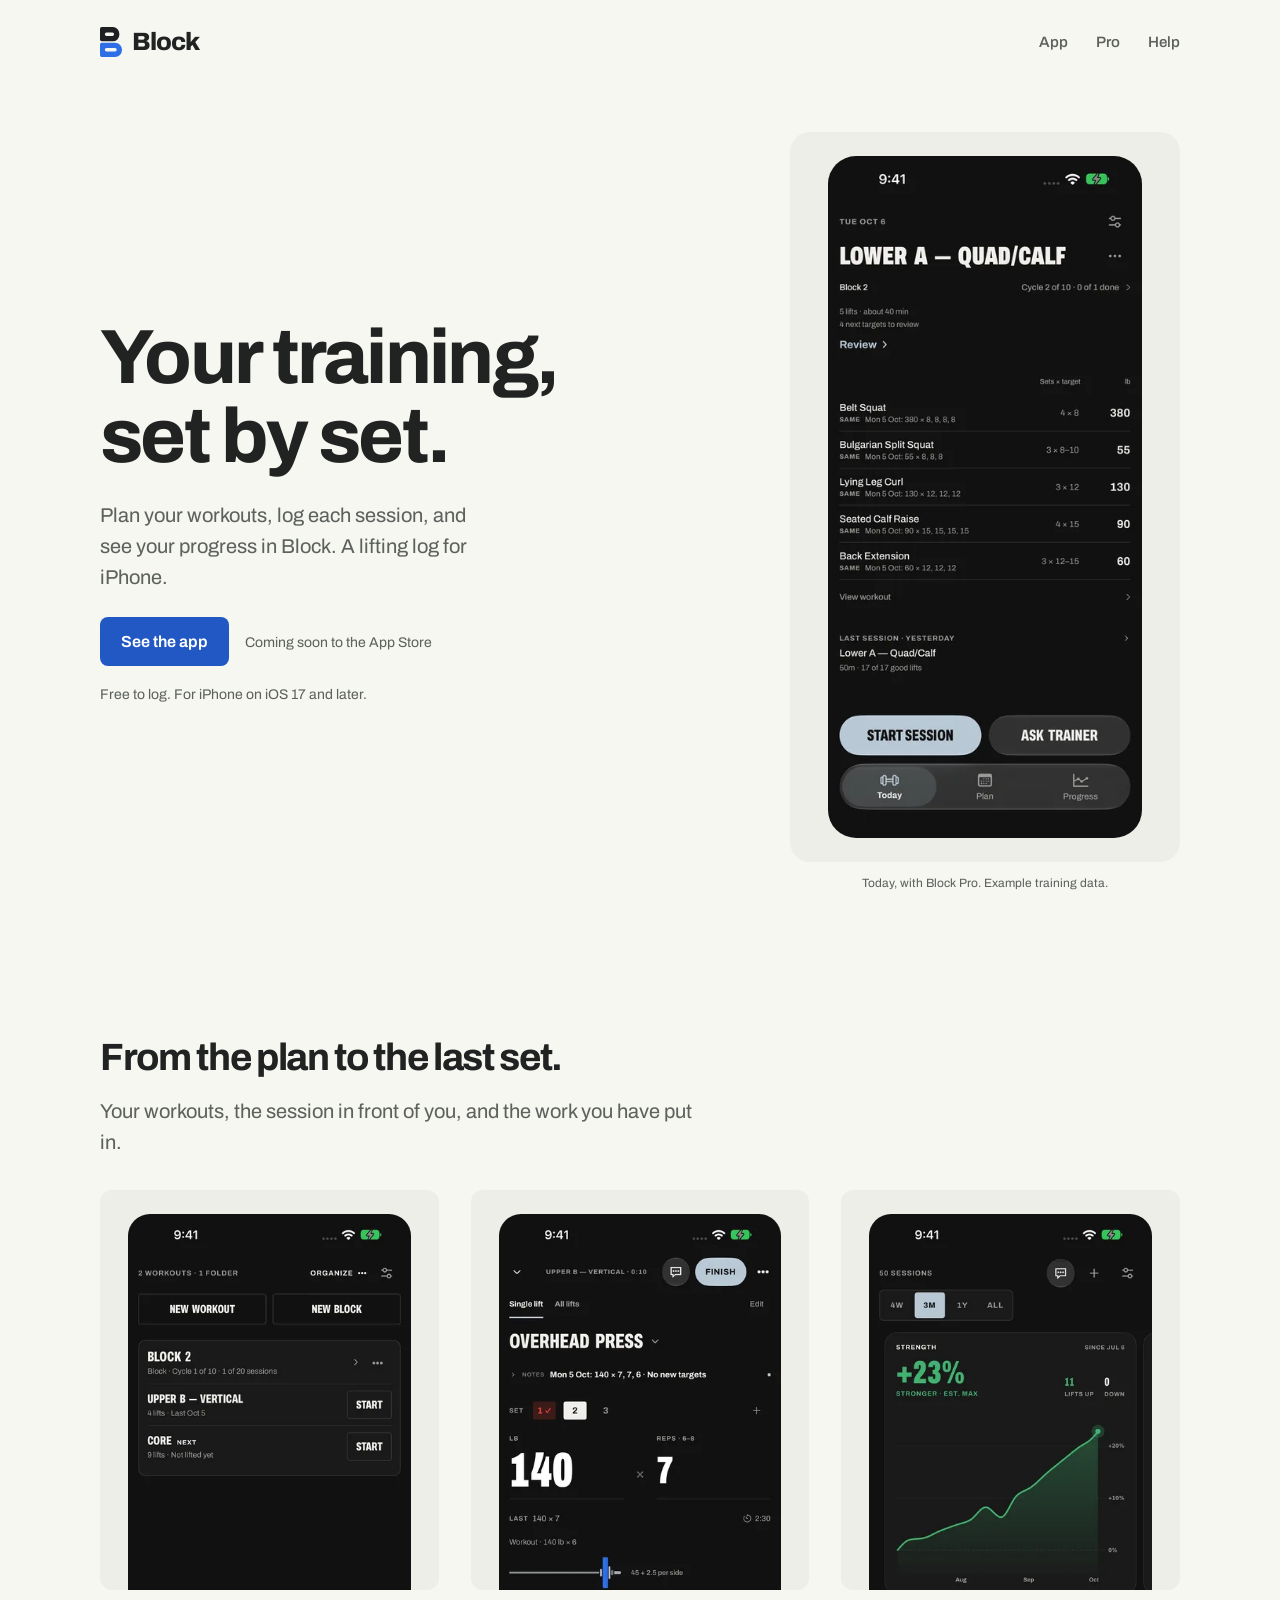
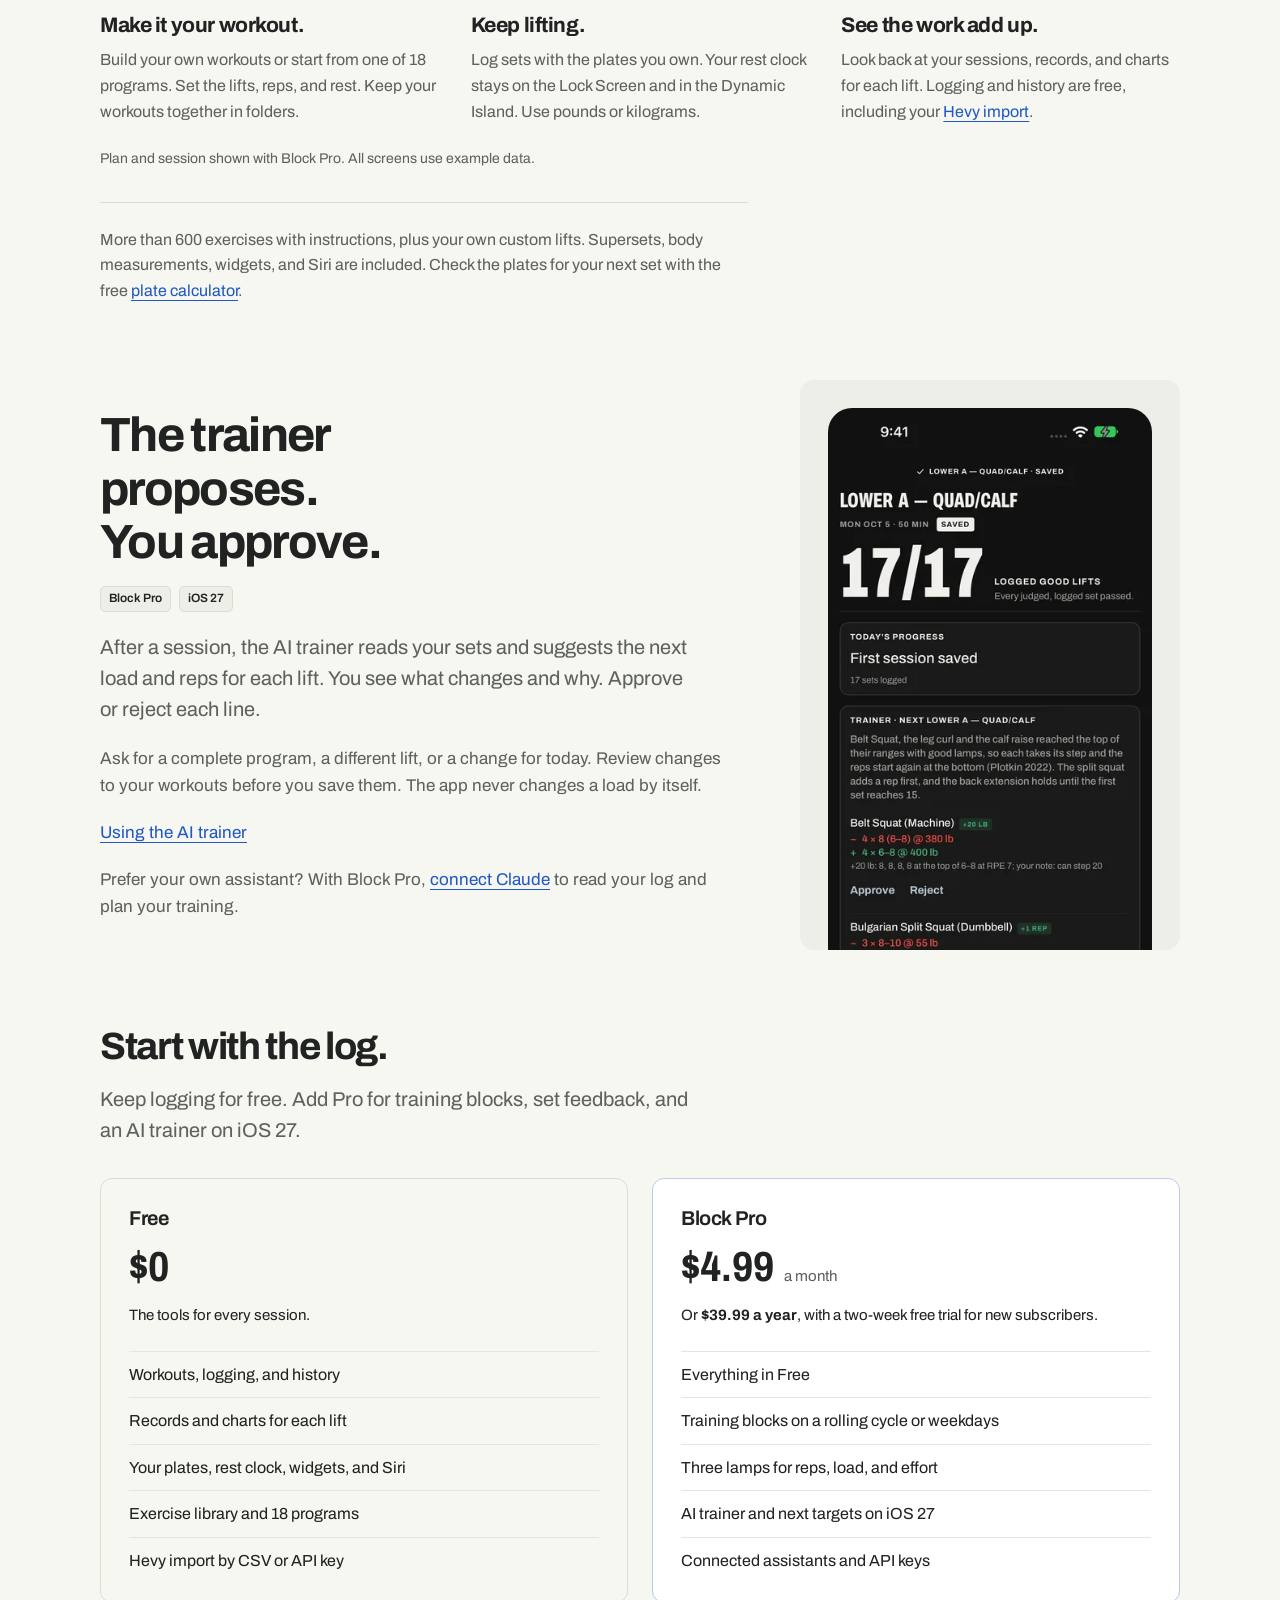
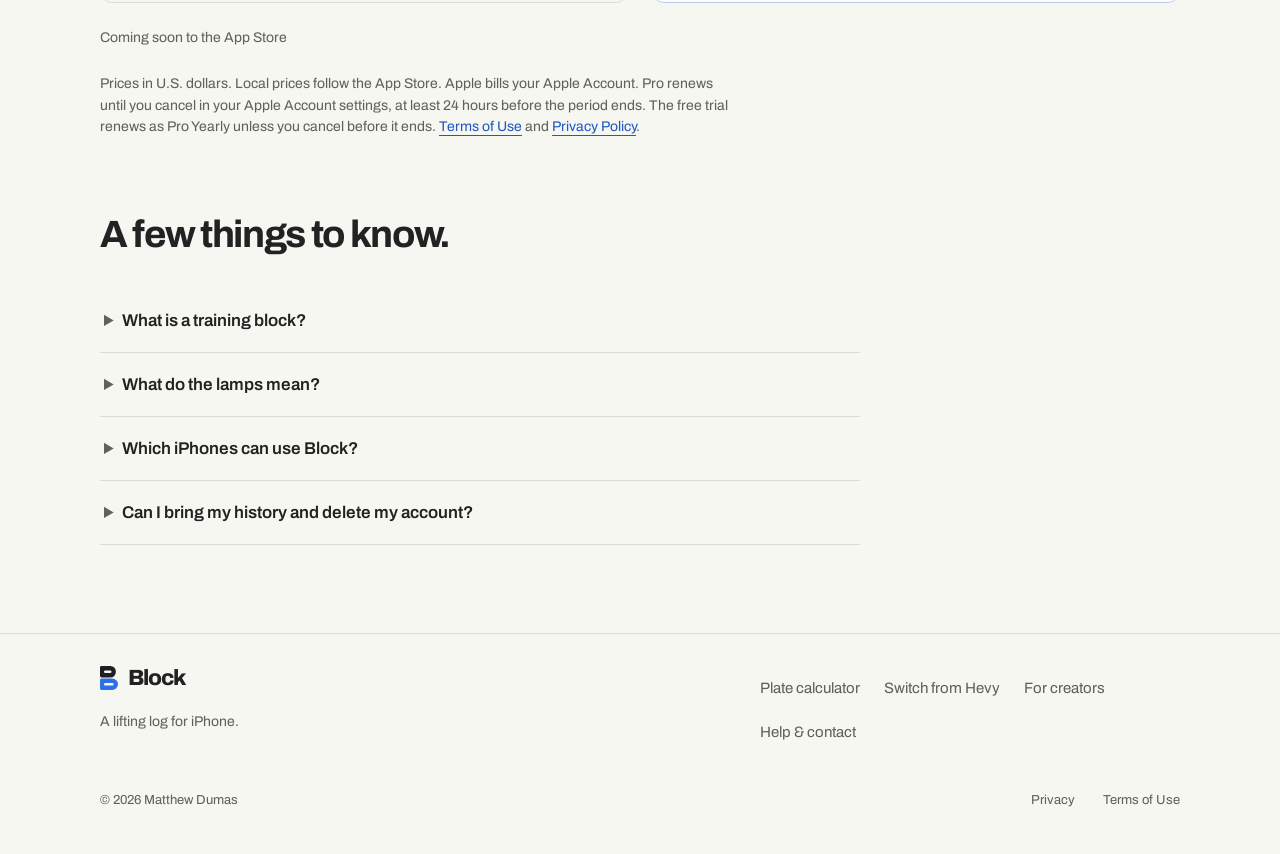
==== index.html @ 84fa0c62 "Site at 52714d8: Rolling default review fixes: Build with trainer's conversion tested, retries keep " ====
<!doctype html>
<!-- Generated by tools/site/build.py. Edit tools/site/pages/ and templates/. -->
<html lang="en">
<head>
<meta charset="utf-8">
<meta name="viewport" content="width=device-width, initial-scale=1">
<meta name="color-scheme" content="light">
<meta name="theme-color" content="#f7f7f2">
<link rel="icon" href="/icon.svg" type="image/svg+xml">
<link rel="apple-touch-icon" href="/apple-touch-icon.png">
<link rel="preload" href="/fonts/Archivo-VF.woff2" as="font" type="font/woff2" crossorigin>
<link rel="stylesheet" href="/landing.css">
<title>Block: your training, set by set</title>
<meta name="description" content="Plan your workouts, log each session, and see your progress. A lifting log for iPhone. Free to log, with more in Block Pro.">
<link rel="canonical" href="https://block.lnkd.world/">
<meta property="og:type" content="website">
<meta property="og:site_name" content="Block">
<meta property="og:title" content="Block: your training, set by set">
<meta property="og:description" content="Plan your workouts, log each session, and see your progress. A lifting log for iPhone. Free to log, with more in Block Pro.">
<meta property="og:url" content="https://block.lnkd.world/">
<meta property="og:image" content="https://block.lnkd.world/assets/og/home.png">
<meta property="og:image:width" content="1200">
<meta property="og:image:height" content="630">
<meta property="og:image:alt" content="Block: your training, set by set. Plan your workouts, log each session, and see your progress. A lifting log for iPhone. Free to log, with more in Block Pro.">
<meta name="twitter:card" content="summary_large_image">
<meta name="twitter:title" content="Block: your training, set by set">
<meta name="twitter:description" content="Plan your workouts, log each session, and see your progress. A lifting log for iPhone. Free to log, with more in Block Pro.">
<meta name="twitter:image" content="https://block.lnkd.world/assets/og/home.png">
<meta name="twitter:image:alt" content="Block: your training, set by set. Plan your workouts, log each session, and see your progress. A lifting log for iPhone. Free to log, with more in Block Pro.">
<!-- smart-app-banner -->
<script src="/config.js" defer></script>
<script src="/site.js" defer></script>
</head>
<body class="home">
<a class="skip" href="#main">Skip to content</a>
<header class="nav">
  <div class="wrap">
    <a class="mark" href="/" aria-label="Block home"><img src="/assets/mark.svg" width="22" height="30" alt="">Block</a>
    <nav class="links" aria-label="Main navigation">
      <a href="/#app">App</a>
      <a href="/#pro">Pro</a>
      <a href="/support.html">Help</a>
    </nav>
  </div>
</header>
<main id="main">
  <section class="home-hero" aria-labelledby="pitch">
    <div class="wrap">
      <div>
        <h1 id="pitch">Your training,<br>set by set.</h1>
        <p class="lead">Plan your workouts, log each session, and see your progress in Block. A lifting log for iPhone.</p>
        <div class="cta"><a class="btn" href="#app">See the app</a><span data-store="site-home"><span class="soon">Coming soon to the App Store</span></span></div>
        <p class="fine">Free to log. For iPhone on iOS 17 and later.</p>
      </div>
      <div><figure class="hero-screen"><img src="/assets/img/app/today-400.webp" srcset="/assets/img/app/today-400.webp 400w, /assets/img/app/today-800.webp 800w" sizes="(min-width: 768px) 320px, 80vw" width="1320" height="2868" alt="Today shows the next session and four trainer proposals to review. Block Pro is shown." fetchpriority="high" decoding="async"></figure><p class="screen-caption">Today, with Block Pro. Example training data.</p></div>
    </div>
  </section>

  <section class="sec" id="app" aria-labelledby="h-app">
    <div class="wrap">
      <header class="sec-head" id="how"><h2 id="h-app">From the plan to the last set.</h2><p class="lead">Your workouts, the session in front of you, and the work you have put in.</p></header>
      <div class="product-strip">
        <article id="blocks"><figure class="product-shot"><img src="/assets/img/app/plan-400.webp" srcset="/assets/img/app/plan-400.webp 400w, /assets/img/app/plan-800.webp 800w" sizes="(min-width: 768px) 320px, 80vw" width="1320" height="2868" alt="The Plan tab with workouts in a training block. Block Pro is shown." loading="lazy" decoding="async"></figure><h3>Make it your workout.</h3><p>Build your own workouts or start from one of 18 programs. Set the lifts, reps, and rest. Keep your workouts together in folders.</p></article>
        <article><figure class="product-shot"><img src="/assets/img/app/session-400.webp" srcset="/assets/img/app/session-400.webp 400w, /assets/img/app/session-800.webp 800w" sizes="(min-width: 768px) 320px, 80vw" width="1320" height="2868" alt="An active overhead press session with logged sets, plates, and a rest timer. Block Pro is shown." loading="lazy" decoding="async"></figure><h3>Keep lifting.</h3><p>Log sets with the plates you own. Your rest clock stays on the Lock Screen and in the Dynamic Island. Use pounds or kilograms.</p></article>
        <article id="switch"><figure class="product-shot"><img src="/assets/img/app/progress-400.webp" srcset="/assets/img/app/progress-400.webp 400w, /assets/img/app/progress-800.webp 800w" sizes="(min-width: 768px) 320px, 80vw" width="1320" height="2868" alt="The Progress tab with a strength chart and records from example training data." loading="lazy" decoding="async"></figure><h3>See the work add up.</h3><p>Look back at your sessions, records, and charts for each lift. Logging and history are free, including your <a href="/switch/">Hevy import</a>.</p></article>
      </div>
      <p class="fine screen-note">Plan and session shown with Block Pro. All screens use example data.</p>
      <p class="supporting" id="more">More than 600 exercises with instructions, plus your own custom lifts. Supersets, body measurements, widgets, and Siri are included. <span id="plates"></span>Check the plates for your next set with the free <a href="/plates/">plate calculator</a>.</p>
    </div>
  </section>

  <section class="sec" id="trainer" aria-labelledby="h-trainer">
    <div class="wrap feature">
      <div>
        <h2 id="h-trainer">The trainer proposes.<br>You approve.</h2>
        <div class="requirements"><span class="tag">Block Pro</span><span class="tag">iOS 27</span></div>
        <p class="lead" id="next">After a session, the AI trainer reads your sets and suggests the next load and reps for each lift. You see what changes and why. Approve or reject each line.</p>
        <p class="detail">Ask for a complete program, a different lift, or a change for today. Review changes to your workouts before you save them. The app never changes a load by itself.</p>
        <p class="more"><a href="/trainer/">Using the AI trainer</a></p>
        <p class="detail" id="assistants">Prefer your own assistant? With Block Pro, <a href="/assistants/">connect Claude</a> to read your log and plan your training.</p>
      </div>
      <figure class="feature-screen"><img src="/assets/img/app/next-targets-400.webp" srcset="/assets/img/app/next-targets-400.webp 400w, /assets/img/app/next-targets-800.webp 800w" sizes="(min-width: 768px) 320px, 80vw" width="1320" height="2868" alt="A saved session with trainer proposals and separate Approve and Reject buttons for each lift." loading="lazy" decoding="async"></figure>
    </div>
  </section>

  <section class="sec" id="pro" aria-labelledby="h-pro">
    <div class="wrap">
      <header class="sec-head"><h2 id="h-pro">Start with the log.</h2><p class="lead">Keep logging for free. Add Pro for training blocks, set feedback, and an AI trainer on iOS 27.</p></header>
      <div class="plans">
        <div class="plan"><h3 class="plan-name">Free</h3><p class="price"><span class="num">$0</span></p><p class="alt">The tools for every session.</p><ul><li>Workouts, logging, and history</li><li>Records and charts for each lift</li><li>Your plates, rest clock, widgets, and Siri</li><li>Exercise library and 18 programs</li><li>Hevy import by CSV or API key</li></ul></div>
        <div class="plan pro"><h3 class="plan-name">Block Pro</h3><p class="price"><span class="num">$4.99</span><span class="per">a month</span></p><p class="alt">Or <strong>$39.99 a year</strong>, with a two-week free trial for new subscribers.</p><ul><li>Everything in Free</li><li>Training blocks on a rolling cycle or weekdays</li><li>Three lamps for reps, load, and effort</li><li>AI trainer and next targets on iOS 27</li><li>Connected assistants and API keys</li></ul></div>
      </div>
      <div class="cta" data-store="site-home"><span class="soon">Coming soon to the App Store</span></div>
      <p class="fine terms">Prices in U.S. dollars. Local prices follow the App Store. Apple bills your Apple Account. Pro renews until you cancel in your Apple Account settings, at least 24 hours before the period ends. The free trial renews as Pro Yearly unless you cancel before it ends. <a href="https://www.apple.com/legal/internet-services/itunes/dev/stdeula/">Terms of Use</a> and <a href="/privacy.html">Privacy Policy</a>.</p>
    </div>
  </section>

  <section class="sec" id="faq" aria-labelledby="h-faq">
    <div class="wrap"><header class="sec-head"><h2 id="h-faq">A few things to know.</h2></header><div class="faq">
      <details><summary>What is a training block?</summary><p>A group of workouts for a set number of weeks or cycles. With Block Pro, choose training days and an optional deload week. Today shows the session to lift next. Without Pro, you can keep workouts in folders.</p></details>
      <details id="lamps"><summary>What do the lamps mean?</summary><p>With Pro, a set with targets gets feedback on reps, load, and effort. White is a pass. Red is a miss, with the reason shown. <a href="/progression/">Read about lamps and next targets</a>.</p></details>
      <details><summary>Which iPhones can use Block?</summary><p>Block supports iOS 17 and later. The AI trainer needs iOS 27 and Block Pro. Connected assistants use your assistant's own app.</p></details>
      <details><summary>Can I bring my history and delete my account?</summary><p>You can <a href="/switch/">import from Hevy</a> for free. Delete your Block account and training data in Settings at any time. Deleting an account does not cancel an Apple subscription. The <a href="/privacy.html">privacy policy</a> explains how your data is handled.</p></details>
    </div></div>
  </section>
</main>
<footer class="site-foot">
  <div class="wrap">
    <div class="foot-brand"><a class="mark" href="/"><img src="/assets/mark.svg" width="18" height="24" alt="">Block</a><p>A lifting log for iPhone.</p></div>
    <nav class="links" aria-label="More from Block">
      <a href="/plates/">Plate calculator</a>
      <a href="/switch/">Switch from Hevy</a>
      <a href="/creators/">For creators</a>
      <a href="/support.html">Help &amp; contact</a>
    </nav>
    <div class="legal"><p>© 2026 Matthew Dumas</p><nav class="links" aria-label="Legal"><a href="/privacy.html">Privacy</a><a href="https://www.apple.com/legal/internet-services/itunes/dev/stdeula/">Terms of Use</a></nav></div>
  </div>
</footer>
</body>
</html>
---- landing.css ----
/* Block's shared web styles. Page sources: tools/site/pages/. Design: design/site-theme.md. */
@font-face {
  font-family: Archivo;
  src: url('/fonts/Archivo-VF.woff2') format('woff2');
  font-weight: 100 900;
  font-stretch: 62% 125%;
  font-display: swap;
}
:root {
  --wall: #f7f7f2;
  --board: #fff;
  --wash: #edeee8;
  --iron: #202322;
  --steel: #5d625e;
  --mortar: #d9ddd4;
  --board-rule: #e4e7df;
  --plate: #2e6fe8;
  --plate-ink: #2158c3;
  --reset: #b72720;
  --text: Archivo, -apple-system, BlinkMacSystemFont, 'Segoe UI', sans-serif;
  --gutter: clamp(20px, 4vw, 48px);
}
* { box-sizing: border-box; }
html { background: var(--wall); scroll-behavior: smooth; -webkit-text-size-adjust: 100%; }
body { margin: 0; color: var(--iron); font: 420 17px/1.6 var(--text); -webkit-font-smoothing: antialiased; }
[hidden] { display: none !important; }
img, svg { display: block; max-width: 100%; height: auto; }
button, input, select { font: inherit; }
a { color: var(--plate-ink); text-underline-offset: 4px; text-decoration-thickness: 1px; }
a:hover { text-decoration-thickness: 2px; }
:focus-visible { outline: 3px solid var(--plate); outline-offset: 5px; border-radius: 2px; }
::selection { background: #dbe6fb; color: var(--iron); }
p, h1, h2, h3, figure { margin: 0; }
p + p { margin-top: 1em; }
h1, h2, h3 { font-weight: 720; line-height: 1.12; letter-spacing: -.035em; text-wrap: balance; }
h1 { font-size: clamp(36px, 5.2vw, 64px); }
h2 { font-size: clamp(27px, 3vw, 38px); }
h3 { font-size: 21px; letter-spacing: -.02em; }
strong { font-weight: 680; }
ul, ol { padding-left: 24px; }
li + li { margin-top: 8px; }
.wrap { width: 100%; max-width: 1176px; margin: 0 auto; padding-inline: var(--gutter); }
.lead { max-width: 54ch; font-size: clamp(18px, 1.6vw, 20px); line-height: 1.55; color: var(--steel); }
.fine, figcaption { color: var(--steel); font-size: 14px; line-height: 1.55; }
.fine { max-width: 80ch; }
.label { color: var(--steel); font-size: 14px; font-weight: 600; line-height: 1.4; }
.heavy { font-weight: 680; }
.num { font-stretch: 80%; font-variant-numeric: tabular-nums; font-weight: 720; line-height: 1; }
.muted, .steel { color: var(--steel); }
.stack { display: grid; gap: 18px; align-content: start; }
.stack p + p { margin: 0; }
.copy { max-width: 64ch; }
.end { text-align: right; }
.sr-only { position: absolute; width: 1px; height: 1px; padding: 0; margin: -1px; overflow: hidden; clip: rect(0,0,0,0); white-space: nowrap; border: 0; }
.skip { position: absolute; top: -80px; left: var(--gutter); z-index: 5; padding: 12px 20px; background: var(--iron); color: white; }
.skip:focus { top: 12px; }
[id] { scroll-margin-top: 24px; }

/* Shared navigation fits on a phone without a menu or horizontal scrolling. */
.nav .wrap { display: flex; align-items: center; justify-content: space-between; min-height: 84px; gap: 24px; }
.mark { display: inline-flex; align-items: center; gap: 10px; color: var(--iron); font-size: 25px; font-weight: 800; letter-spacing: -.04em; text-decoration: none; line-height: 1; }
.mark img { flex: none; width: 22px; }
.links { display: flex; flex-wrap: wrap; gap: 8px 28px; }
.links a { display: inline-flex; align-items: center; min-height: 44px; font-size: 15px; color: var(--steel); text-decoration: none; }
.links a:hover, .links a[aria-current] { color: var(--iron); text-decoration: underline; }
.nav .links { flex-wrap: nowrap; }
.nav .links a { font-weight: 560; }
.site-foot { margin-top: 88px; padding: 32px 0; border-top: 1px solid var(--mortar); }
.site-foot .wrap { display: grid; grid-template-columns: 1fr auto; gap: 24px 40px; }
.foot-brand .mark { font-size: 22px; }
.foot-brand .mark img { width: 18px; }
.foot-brand p { margin-top: 12px; font-size: 14px; color: var(--steel); }
.site-foot > .wrap > .links { align-content: start; max-width: 420px; gap: 0 24px; }
.legal { display: flex; align-items: center; justify-content: space-between; gap: 16px; grid-column: 1 / -1; color: var(--steel); font-size: 13px; }
.legal .links a { font-size: 13px; }

/* Actions, availability, and plan labels. Status never borrows the shape of a button. */
.btn { display: inline-flex; align-items: center; justify-content: center; min-height: 48px; padding: 11px 20px; background: var(--plate-ink); color: white; border: 1px solid transparent; border-radius: 8px; text-decoration: none; font-weight: 620; font-size: 16px; cursor: pointer; }
.btn:hover { background: #1948a4; text-decoration: none; }
.btn.secondary { color: var(--iron); background: transparent; border-color: var(--mortar); }
.btn.secondary:hover { background: var(--wash); }
.cta { display: flex; flex-wrap: wrap; align-items: center; gap: 16px; margin-top: 24px; }
.soon { display: inline-block; font-size: 14px; color: var(--steel); }
.store-badge { display: inline-block; }
.store-badge img { height: 48px; width: auto; }
.tag { display: inline-block; padding: 4px 8px; background: var(--wash); border: 1px solid var(--mortar); border-radius: 5px; font-size: 12px; font-weight: 600; line-height: 1.3; letter-spacing: 0; vertical-align: middle; white-space: nowrap; }
.tag + .tag { margin-left: 6px; }
.requirements { display: flex; flex-wrap: wrap; gap: 8px; margin-top: 16px; }
.requirements .tag + .tag { margin: 0; }

/* Home: the app is the illustration. */
.home-hero { padding: 48px 0 68px; }
.home-hero .wrap { display: grid; grid-template-columns: 1fr 390px; align-items: center; gap: 64px; }
.home-hero h1 { font-size: clamp(46px, 6vw, 78px); line-height: 1.02; font-weight: 740; }
.home-hero .lead { max-width: 34ch; margin-top: 24px; }
.home-hero .fine { margin-top: 18px; }
.hero-screen { padding: 24px 38px; border-radius: 20px; background: var(--wash); }
.hero-screen img { width: 100%; border-radius: 28px; }
.screen-caption { margin-top: 12px; color: var(--steel); font-size: 12px; text-align: center; }
.screen-note { margin-top: 24px; }
.sec { padding-top: 76px; }
.sec-head { max-width: 680px; margin-bottom: 32px; }
.sec-head .lead { margin-top: 16px; }
.product-strip { display: grid; grid-template-columns: repeat(3, minmax(0,1fr)); gap: 32px; }
.product-strip article { min-width: 0; }
.product-strip h3 { margin-top: 24px; }
.product-strip p { font-size: 16px; color: var(--steel); margin-top: 10px; }
.product-shot { height: 400px; overflow: hidden; padding: 24px 28px 0; border-radius: 12px; background: var(--wash); }
.product-shot img { width: 100%; border-radius: 22px 22px 0 0; }
.supporting { margin-top: 32px; padding-top: 24px; border-top: 1px solid var(--mortar); color: var(--steel); font-size: 16px; max-width: 72ch; }
.feature { display: grid; grid-template-columns: 1fr 380px; align-items: center; gap: 72px; }
.feature h2 { max-width: 15ch; font-size: clamp(32px, 4vw, 48px); }
.feature .lead { margin-top: 20px; }
.feature .detail { margin-top: 20px; color: var(--steel); }
.feature .more { margin-top: 20px; }
.feature-screen { background: var(--wash); border-radius: 14px; padding: 28px; max-height: 570px; overflow: hidden; }
.feature-screen img { border-radius: 24px; }
.plans { display: grid; grid-template-columns: 1fr 1fr; gap: 24px; }
.plan { padding: 28px; border: 1px solid var(--mortar); border-radius: 12px; }
.plan.pro { background: var(--board); border-color: #b9cbea; }
.plan-name { font-weight: 650; font-size: 20px; }
.price { display: flex; align-items: baseline; gap: 10px; margin: 16px 0 12px; }
.price .num { font-size: 42px; }
.price .per { font-size: 15px; color: var(--steel); }
.plan .alt { font-size: 15px; }
.plan ul { margin: 24px 0 0; padding: 0; list-style: none; font-size: 16px; }
.plan li { padding-top: 10px; border-top: 1px solid var(--board-rule); margin-top: 10px; }
.terms { margin-top: 24px; }
.faq { max-width: 760px; }
details { border-bottom: 1px solid var(--mortar); padding: 0; }
summary { cursor: pointer; padding: 18px 4px; font-weight: 600; }
summary::marker { color: var(--steel); }
details > :not(summary) { margin: 0 4px 20px; }
details p { color: var(--steel); }

/* Small destination pages and shared tables. */
.page-hero { padding: 48px 0 0; }
.page-hero .intro { max-width: 720px; }
.page-hero .lead { margin-top: 20px; }
.page-hero h1 .tag { margin-left: 4px; }
.split { display: grid; grid-template-columns: minmax(0,1fr) minmax(0,1fr); gap: 48px; }
.rows { list-style: none; padding: 0; margin: 0; }
.rows li { padding: 16px 0; border-bottom: 1px solid var(--mortar); margin: 0; }
.r-title { display: block; font-weight: 640; }
.r-text { display: block; margin-top: 4px; color: var(--steel); }
.shot { max-width: 320px; }
.shot .frame { background: #121212; border-radius: 26px; overflow: hidden; }
.shot img { width: 100%; }
.shot figcaption { margin-top: 12px; }
table { width: 100%; border-collapse: collapse; text-align: left; }
caption { text-align: left; }
th, td { padding: 12px 16px 12px 0; border-bottom: 1px solid var(--mortar); vertical-align: top; }
thead th { font-size: 13px; font-weight: 600; color: var(--steel); }
tbody th { font-weight: 600; }
.table-scroll { overflow-x: auto; }
.data { font-size: 15px; }
.data th[scope=row] { width: 27%; }
.data td { color: var(--steel); }
.programs { font-size: 15px; }
.programs .why { display: block; font-weight: 420; font-size: 13px; color: var(--steel); margin-top: 6px; }
.programs .kit-inline { display: none; }
.programs td .num { font-size: 22px; }
.programs td .why { min-width: 70px; }
.note { padding: 16px 20px; border-left: 3px solid var(--plate); background: var(--wash); border-radius: 0 6px 6px 0; }
code { font: .88em/1.5 ui-monospace, 'SF Mono', Menlo, monospace; overflow-wrap: anywhere; }
.cmd { display: block; padding: 16px; border: 1px solid var(--mortar); border-radius: 8px; background: var(--board); white-space: pre-wrap; overflow-wrap: anywhere; }
input { min-width: 0; min-height: 48px; border: 1px solid var(--mortar); border-radius: 6px; background: var(--board); color: var(--iron); padding: 10px 12px; }
button:disabled { opacity: .45; cursor: default; }
.code-box { padding: 24px; background: var(--wash); border-radius: 10px; margin: 24px 0; }
.code-big { font-size: clamp(28px,6vw,48px); line-height: 1.2; font-weight: 680; overflow-wrap: anywhere; }
.code-form { display: flex; flex-wrap: wrap; gap: 12px; margin-top: 20px; }
.code-form label { flex-basis: 100%; }
.code-form input { flex: 1 1 180px; text-transform: uppercase; }
.code-lead { margin-top: 16px; }
.breadcrumb { display: inline-flex; align-items: center; min-height: 44px; font-size: 14px; margin-bottom: 14px; }
.help-grid { display: grid; grid-template-columns: repeat(2,minmax(0,1fr)); gap: 0 40px; }
.help-link { display: block; padding: 22px 0; border-bottom: 1px solid var(--mortar); color: var(--iron); text-decoration: none; }
.help-link strong { font-size: 19px; display: block; }
.help-link span { display: block; margin-top: 6px; font-size: 15px; color: var(--steel); }
.help-link:hover strong { color: var(--plate-ink); text-decoration: underline; }
.contact { align-self: start; padding: 28px; border: 1px solid var(--mortar); border-radius: 10px; }
.contact a { overflow-wrap: anywhere; }
.contact h2 { font-size: 26px; }
.contact p { margin-top: 16px; }
dt { margin-top: 20px; }
dd { margin: 6px 0 0; color: var(--steel); }

@media (max-width: 900px) {
  .home-hero .wrap { grid-template-columns: 1fr 320px; gap: 32px; }
  .hero-screen { padding: 20px; }
  .feature { grid-template-columns: 1fr 320px; gap: 32px; }
  .product-strip { gap: 20px; }
  .product-shot { height: 340px; padding: 20px 16px 0; }
}
@media (max-width: 719px) {
  .nav .wrap { min-height: 72px; gap: 16px; }
  .nav .links { gap: 20px; }
  .mark { font-size: 23px; gap: 8px; }
  .mark img { width: 18px; }
  .home-hero { padding: 24px 0 0; }
  .home-hero .wrap { display: block; }
  .home-hero h1 { max-width: 10ch; }
  .home-hero .lead { margin-top: 18px; font-size: 18px; }
  .home-hero .cta { margin-top: 20px; }
  .hero-screen { margin-top: 28px; max-width: 390px; height: 350px; overflow: hidden; padding: 24px 34px 0; }
  .hero-screen img { border-radius: 24px 24px 0 0; }
  .sec { padding-top: 56px; }
  .sec-head { margin-bottom: 24px; }
  .product-strip { grid-template-columns: 1fr; gap: 32px; }
  .product-strip article { display: grid; grid-template-columns: minmax(0,1fr) 140px; gap: 12px 20px; align-items: center; }
  .product-strip .product-shot { grid-column: 2; grid-row: 1 / span 2; height: 220px; padding: 12px 12px 0; }
  .product-strip .product-shot img { border-radius: 12px 12px 0 0; }
  .product-strip h3 { align-self: end; margin: 0; }
  .product-strip p { grid-column: 1; align-self: start; margin: 0; font-size: 15px; }
  .feature { grid-template-columns: 1fr; gap: 28px; }
  .feature-screen { max-width: 380px; max-height: 460px; padding: 24px; }
  .plans, .split, .help-grid { grid-template-columns: 1fr; gap: 24px; }
  .help-grid { gap: 0; }
  .plan { padding: 24px; }
  .page-hero { padding-top: 28px; }
  .site-foot { margin-top: 56px; }
  .site-foot .wrap { grid-template-columns: 1fr; gap: 20px; }
  .legal { align-items: start; flex-direction: column; gap: 4px; }
  .data thead { position: absolute; width: 1px; height: 1px; overflow: hidden; clip: rect(0,0,0,0); }
  .data tr { display: block; padding: 16px 0; border-bottom: 1px solid var(--mortar); }
  .data th[scope=row], .data td { display: block; width: auto; border: 0; padding: 0; }
  .data td::before { content: attr(data-label); display: block; margin: 12px 0 4px; font-size: 13px; font-weight: 600; }
  .programs td:nth-child(4), .programs th:nth-child(4) { display: none; }
  .programs .kit-inline { display: block; }
  .programs th[scope=row] { width: 60%; }
}
@media (prefers-reduced-motion: reduce) { html { scroll-behavior: auto; } }
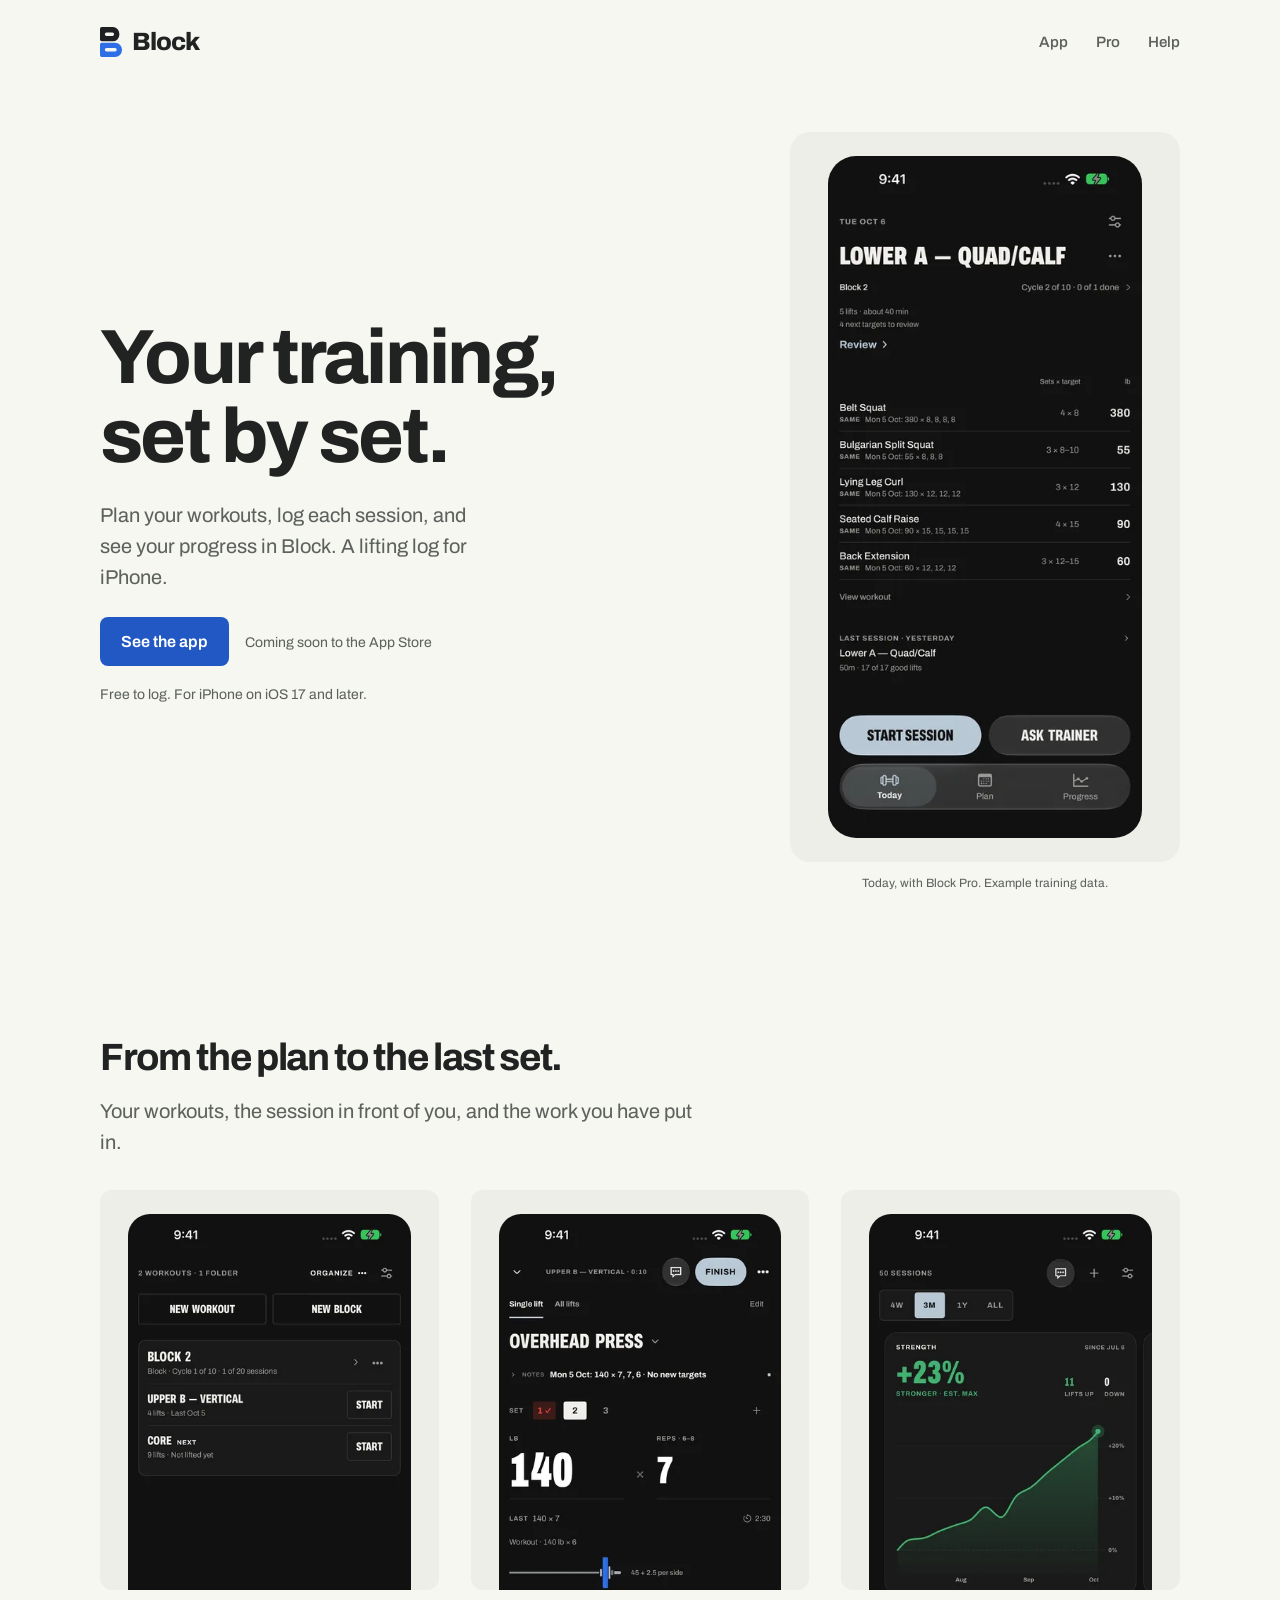
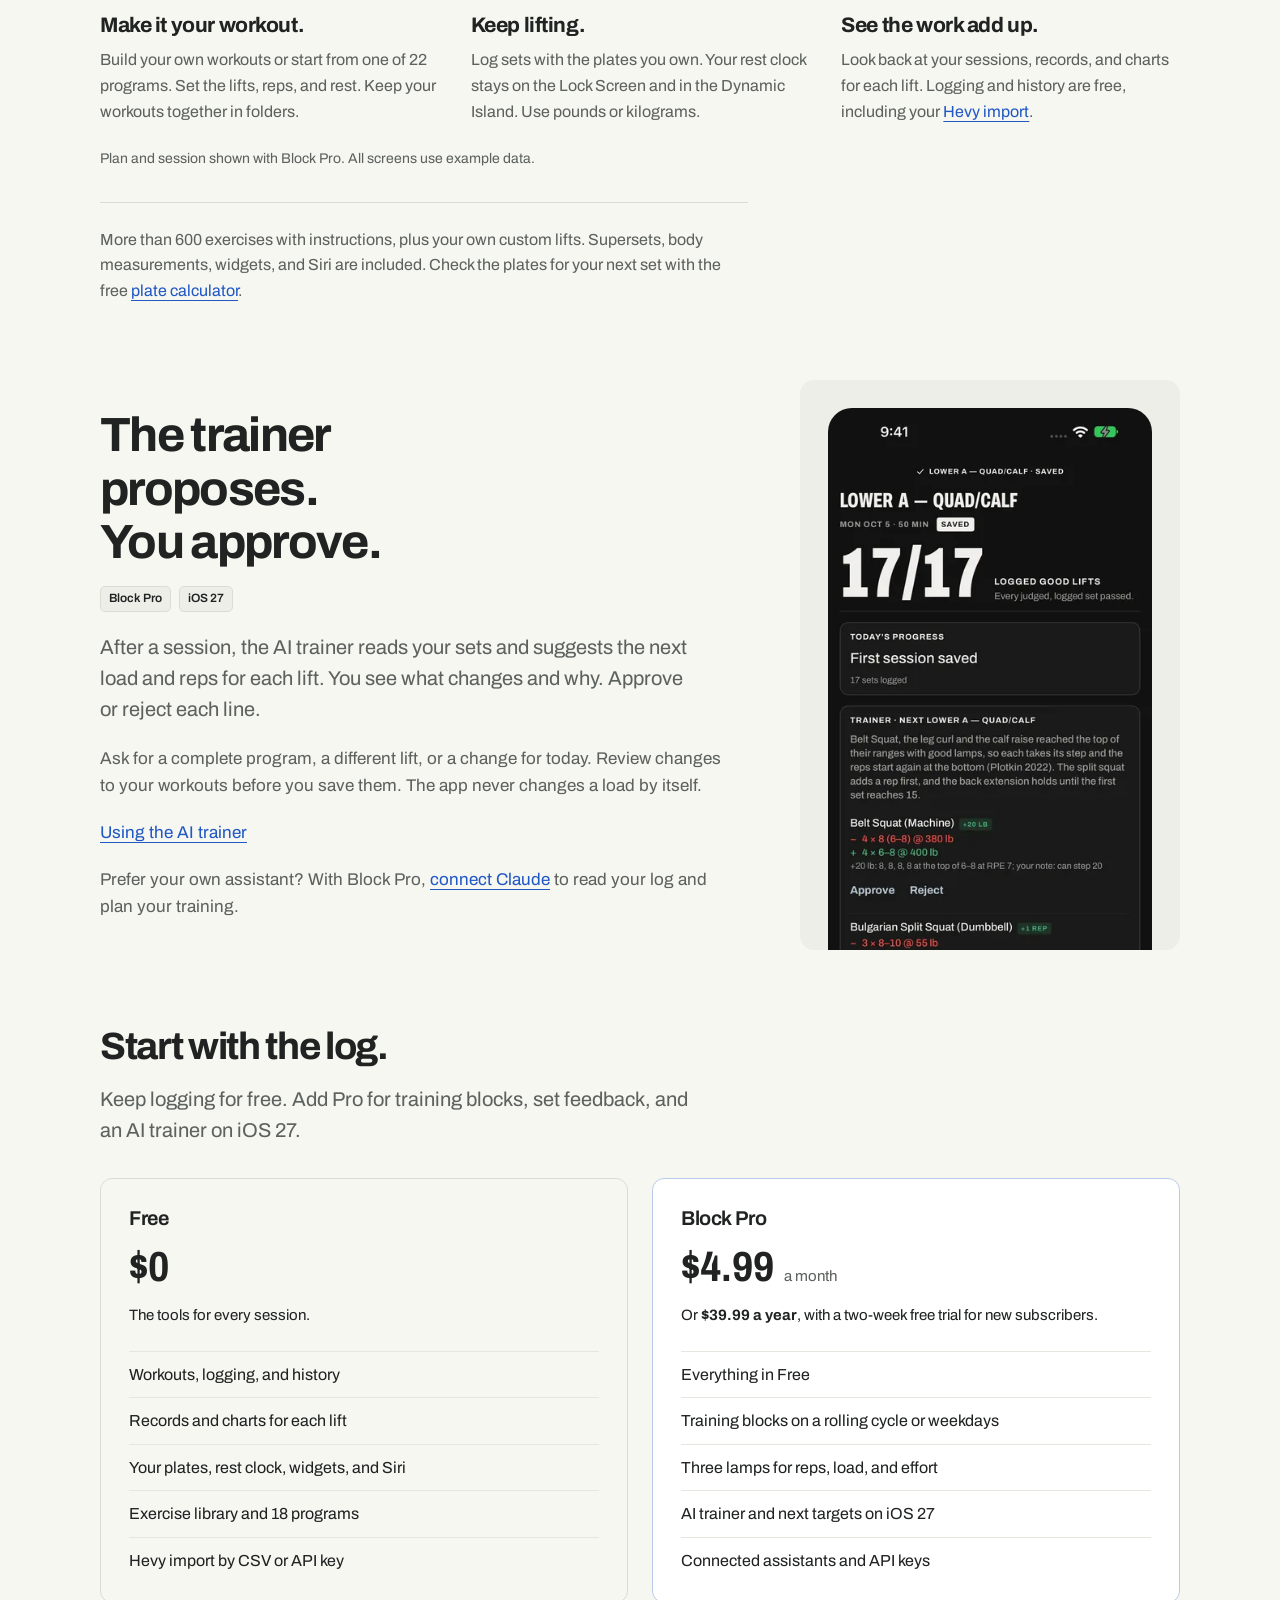
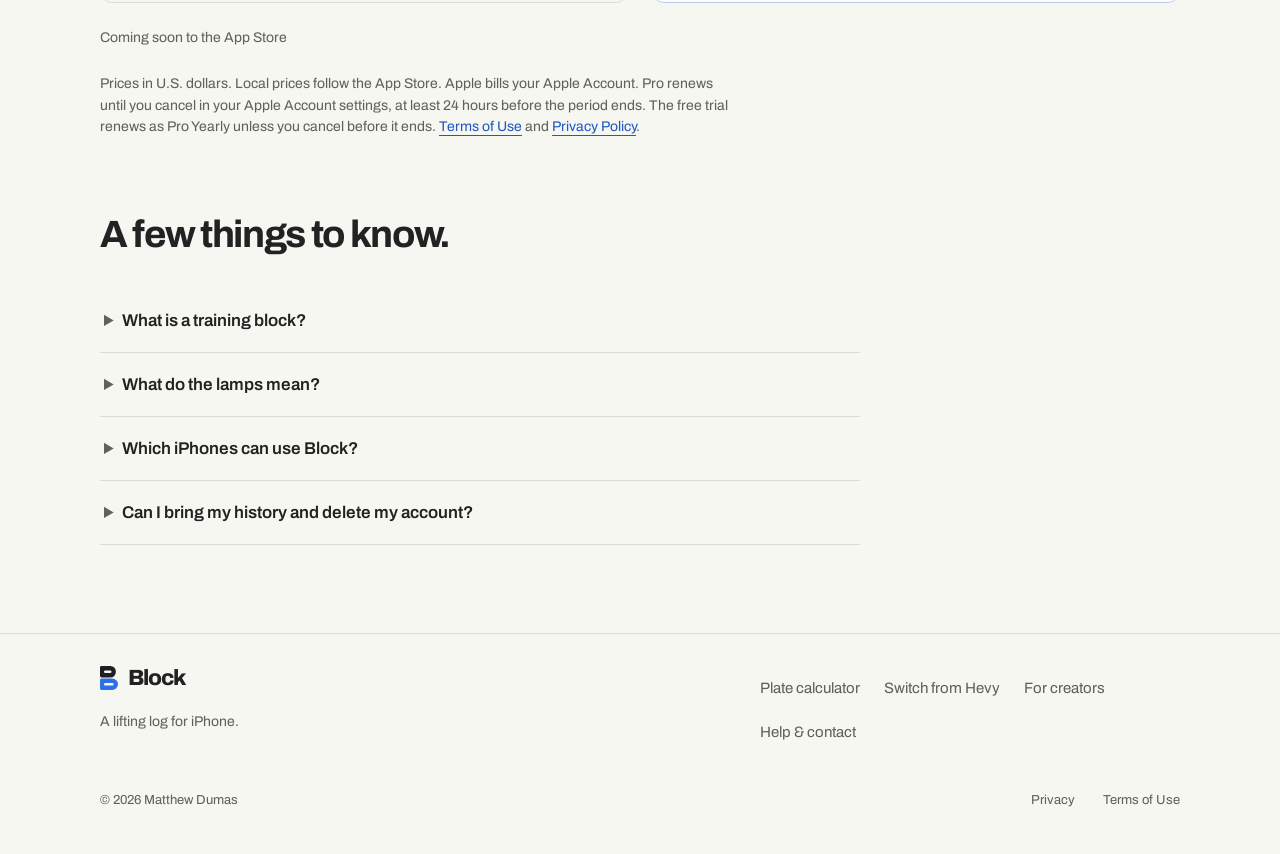
==== commit ba356f2e: "Site at c6b60a4: Release log: internal TestFlight build 2610112355 (four tracks, glass buttons)" ====
--- a/index.html
+++ b/index.html
@@ -60,7 +60,7 @@
     <div class="wrap">
       <header class="sec-head" id="how"><h2 id="h-app">From the plan to the last set.</h2><p class="lead">Your workouts, the session in front of you, and the work you have put in.</p></header>
       <div class="product-strip">
-        <article id="blocks"><figure class="product-shot"><img src="/assets/img/app/plan-400.webp" srcset="/assets/img/app/plan-400.webp 400w, /assets/img/app/plan-800.webp 800w" sizes="(min-width: 768px) 320px, 80vw" width="1320" height="2868" alt="The Plan tab with workouts in a training block. Block Pro is shown." loading="lazy" decoding="async"></figure><h3>Make it your workout.</h3><p>Build your own workouts or start from one of 18 programs. Set the lifts, reps, and rest. Keep your workouts together in folders.</p></article>
+        <article id="blocks"><figure class="product-shot"><img src="/assets/img/app/plan-400.webp" srcset="/assets/img/app/plan-400.webp 400w, /assets/img/app/plan-800.webp 800w" sizes="(min-width: 768px) 320px, 80vw" width="1320" height="2868" alt="The Plan tab with workouts in a training block. Block Pro is shown." loading="lazy" decoding="async"></figure><h3>Make it your workout.</h3><p>Build your own workouts or start from one of 22 programs. Set the lifts, reps, and rest. Keep your workouts together in folders.</p></article>
         <article><figure class="product-shot"><img src="/assets/img/app/session-400.webp" srcset="/assets/img/app/session-400.webp 400w, /assets/img/app/session-800.webp 800w" sizes="(min-width: 768px) 320px, 80vw" width="1320" height="2868" alt="An active overhead press session with logged sets, plates, and a rest timer. Block Pro is shown." loading="lazy" decoding="async"></figure><h3>Keep lifting.</h3><p>Log sets with the plates you own. Your rest clock stays on the Lock Screen and in the Dynamic Island. Use pounds or kilograms.</p></article>
         <article id="switch"><figure class="product-shot"><img src="/assets/img/app/progress-400.webp" srcset="/assets/img/app/progress-400.webp 400w, /assets/img/app/progress-800.webp 800w" sizes="(min-width: 768px) 320px, 80vw" width="1320" height="2868" alt="The Progress tab with a strength chart and records from example training data." loading="lazy" decoding="async"></figure><h3>See the work add up.</h3><p>Look back at your sessions, records, and charts for each lift. Logging and history are free, including your <a href="/switch/">Hevy import</a>.</p></article>
       </div>
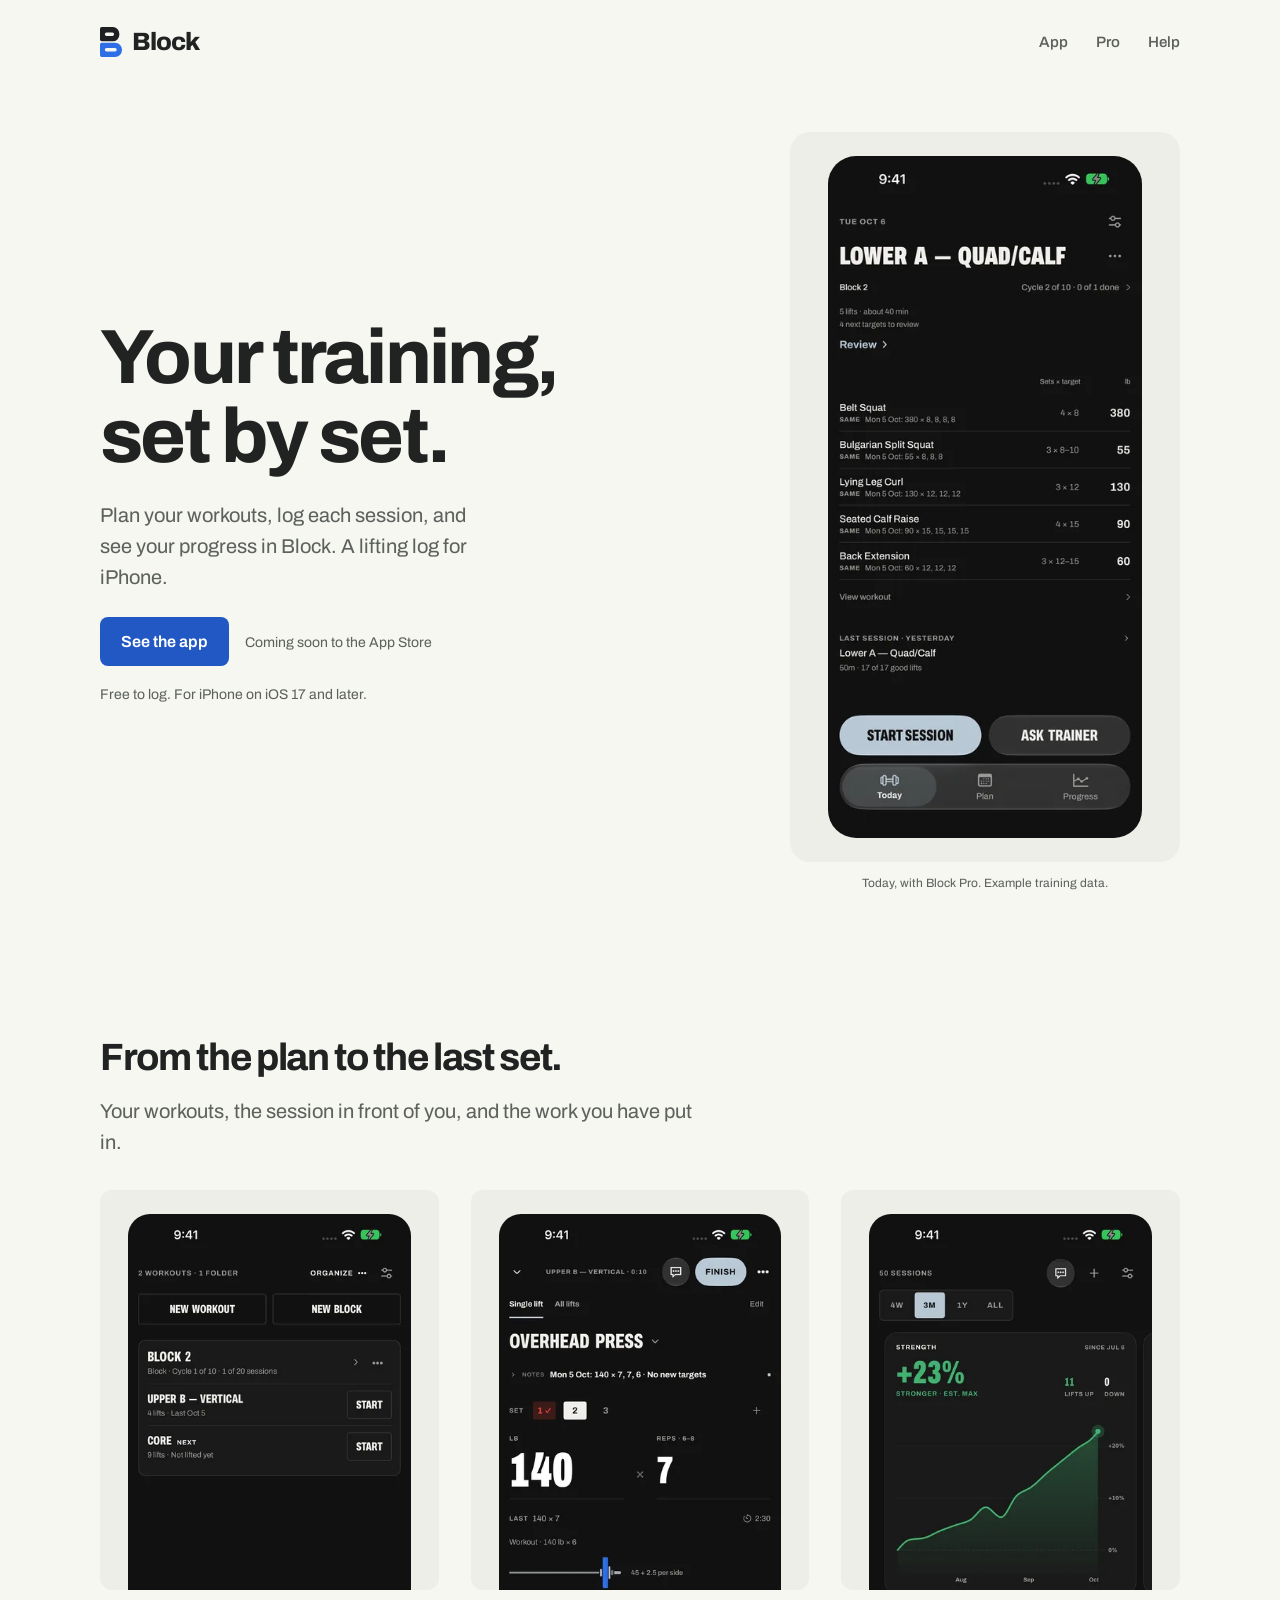
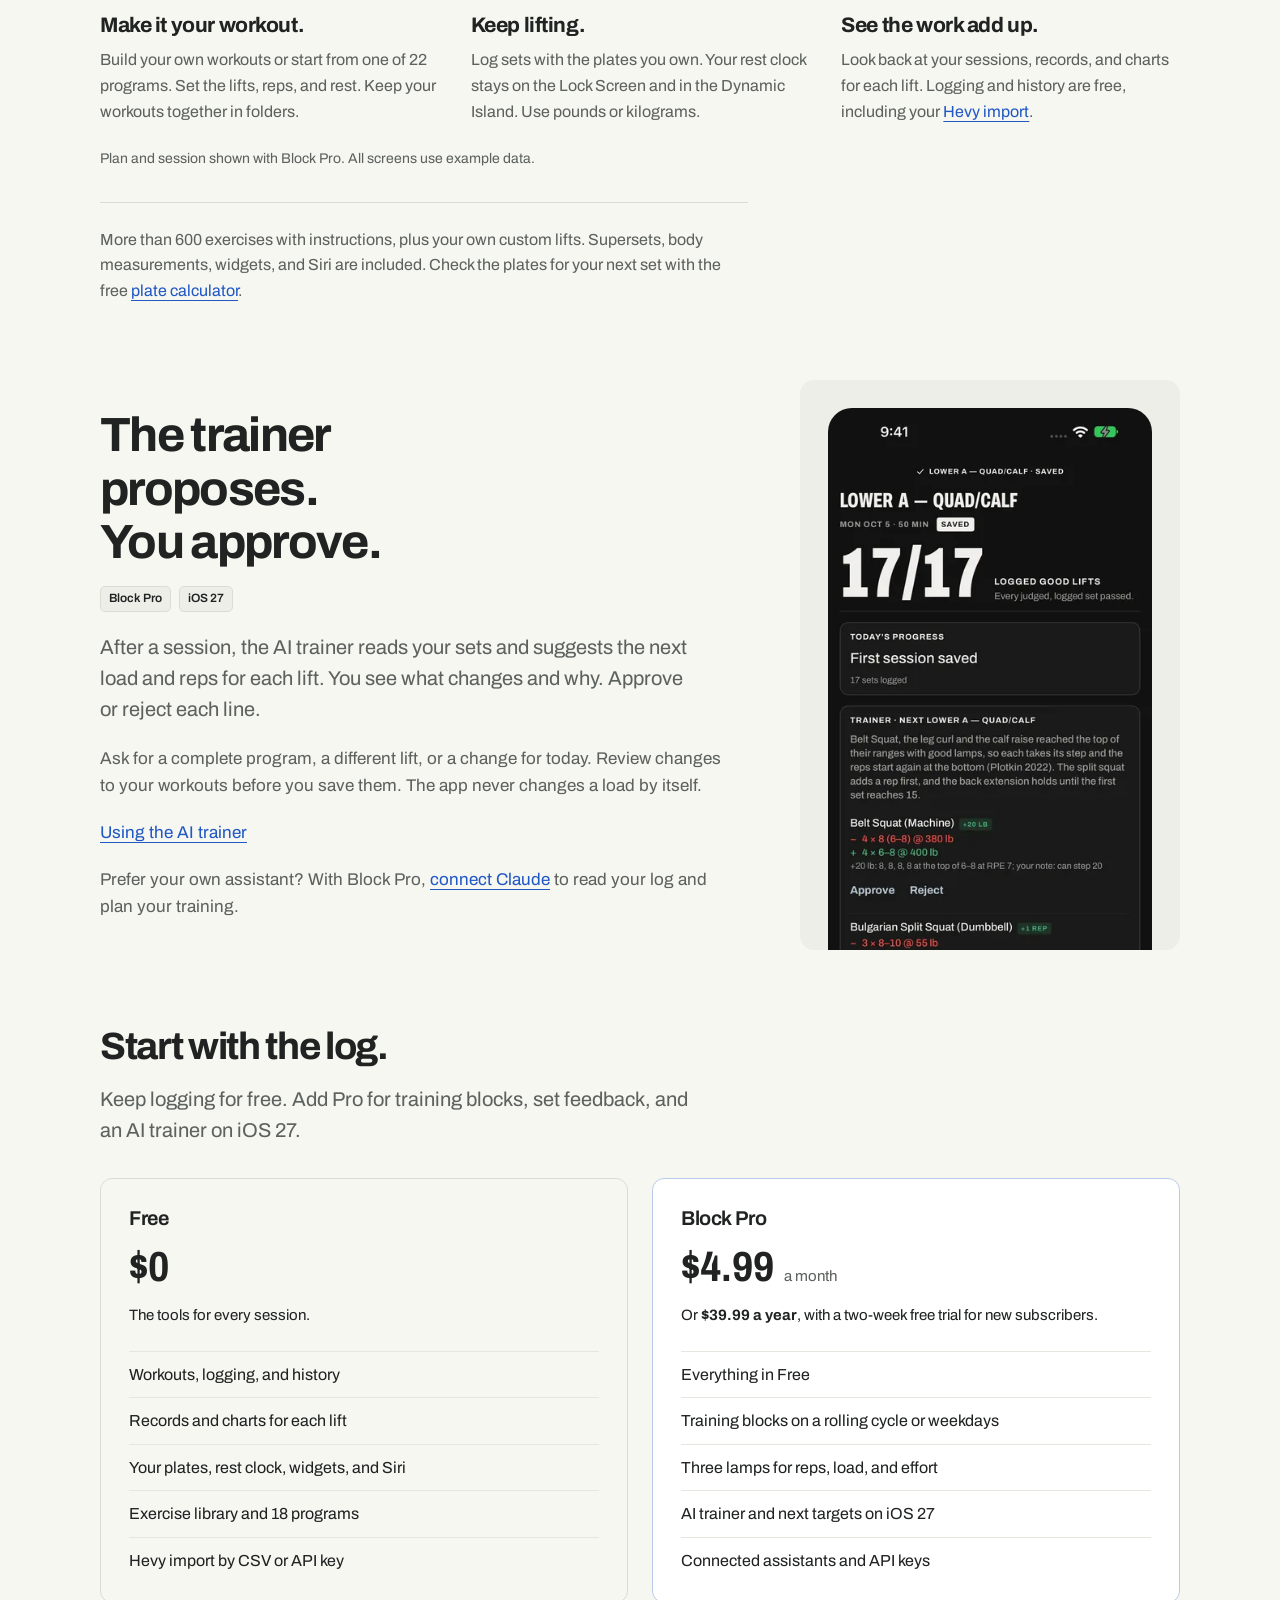
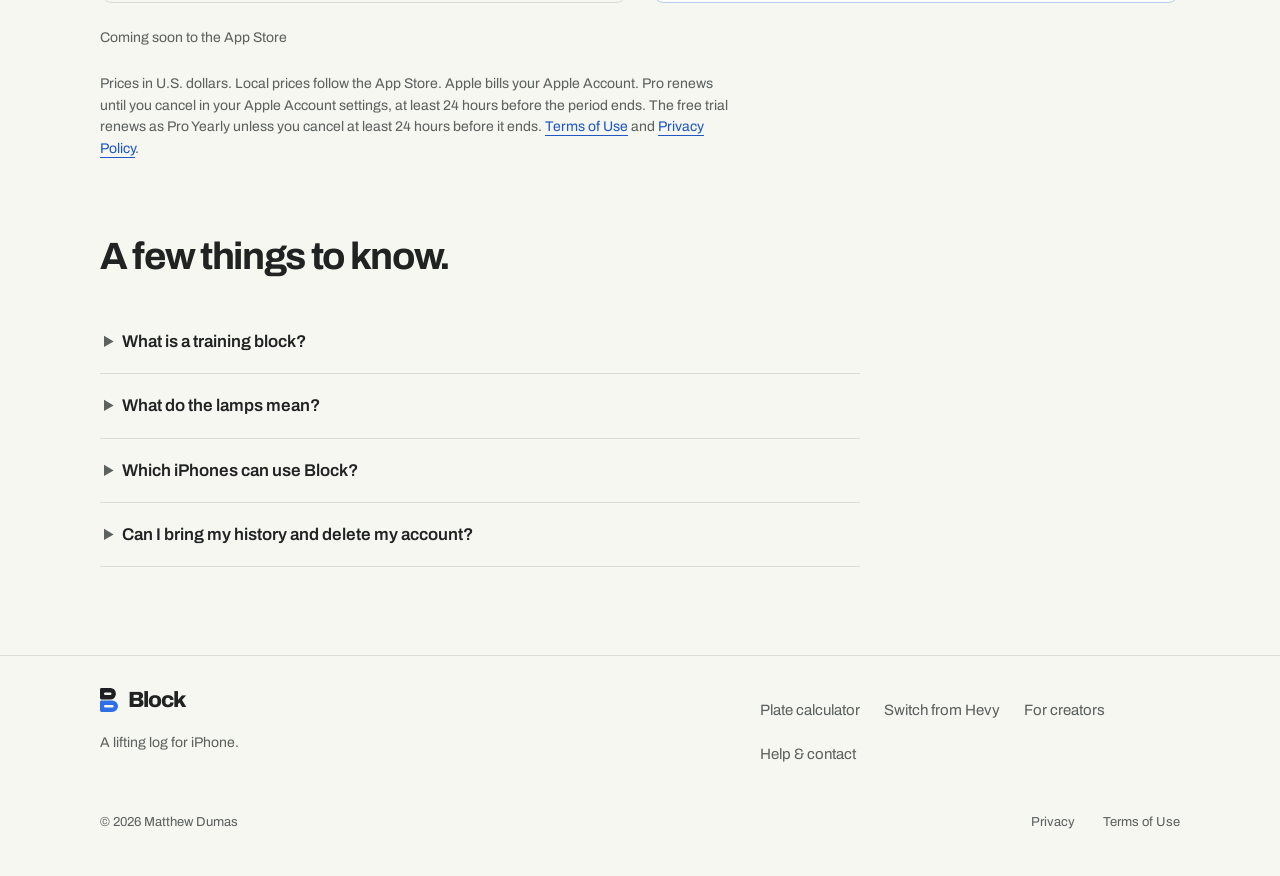
==== commit 64c56200: "Site at 09af248: Package pins, config notes and the Mac runner (group D)" ====
--- a/index.html
+++ b/index.html
@@ -91,7 +91,7 @@
         <div class="plan pro"><h3 class="plan-name">Block Pro</h3><p class="price"><span class="num">$4.99</span><span class="per">a month</span></p><p class="alt">Or <strong>$39.99 a year</strong>, with a two-week free trial for new subscribers.</p><ul><li>Everything in Free</li><li>Training blocks on a rolling cycle or weekdays</li><li>Three lamps for reps, load, and effort</li><li>AI trainer and next targets on iOS 27</li><li>Connected assistants and API keys</li></ul></div>
       </div>
       <div class="cta" data-store="site-home"><span class="soon">Coming soon to the App Store</span></div>
-      <p class="fine terms">Prices in U.S. dollars. Local prices follow the App Store. Apple bills your Apple Account. Pro renews until you cancel in your Apple Account settings, at least 24 hours before the period ends. The free trial renews as Pro Yearly unless you cancel before it ends. <a href="https://www.apple.com/legal/internet-services/itunes/dev/stdeula/">Terms of Use</a> and <a href="/privacy.html">Privacy Policy</a>.</p>
+      <p class="fine terms">Prices in U.S. dollars. Local prices follow the App Store. Apple bills your Apple Account. Pro renews until you cancel in your Apple Account settings, at least 24 hours before the period ends. The free trial renews as Pro Yearly unless you cancel at least 24 hours before it ends. <a href="https://www.apple.com/legal/internet-services/itunes/dev/stdeula/">Terms of Use</a> and <a href="/privacy.html">Privacy Policy</a>.</p>
     </div>
   </section>
 
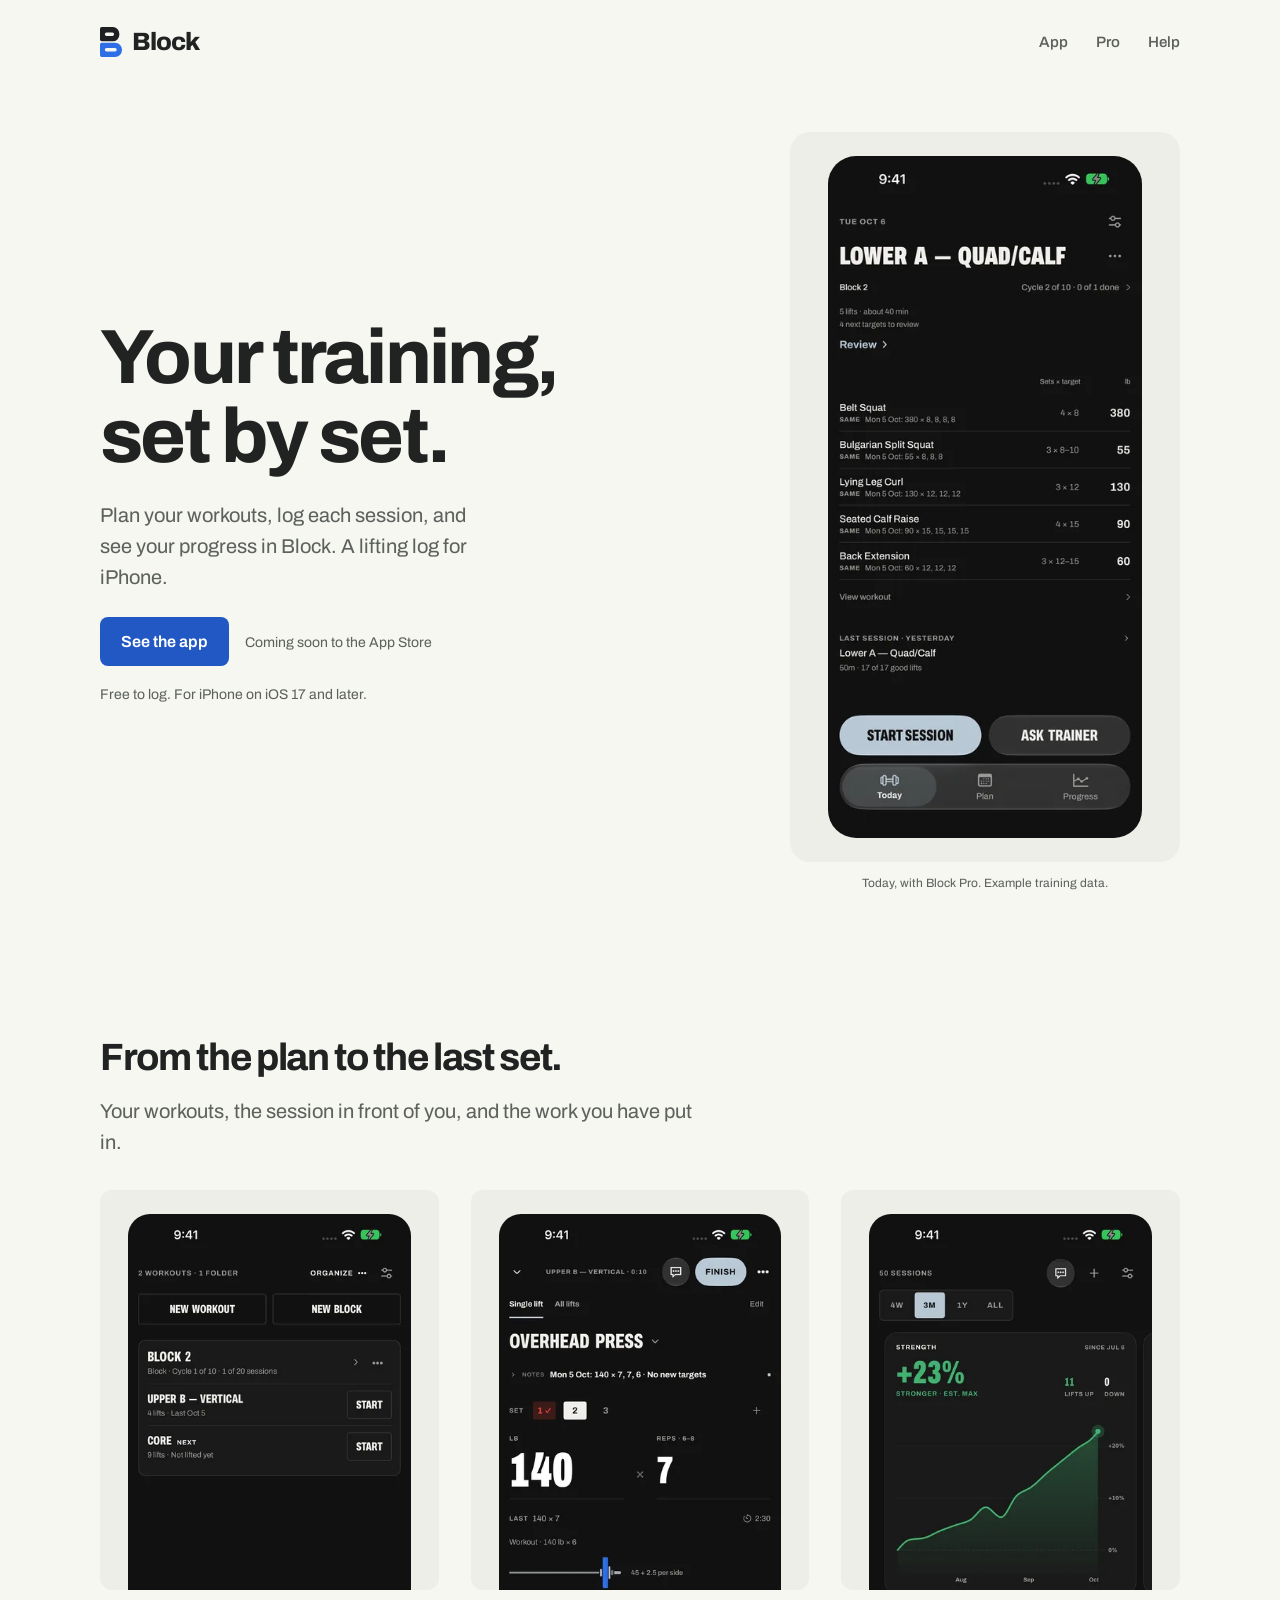
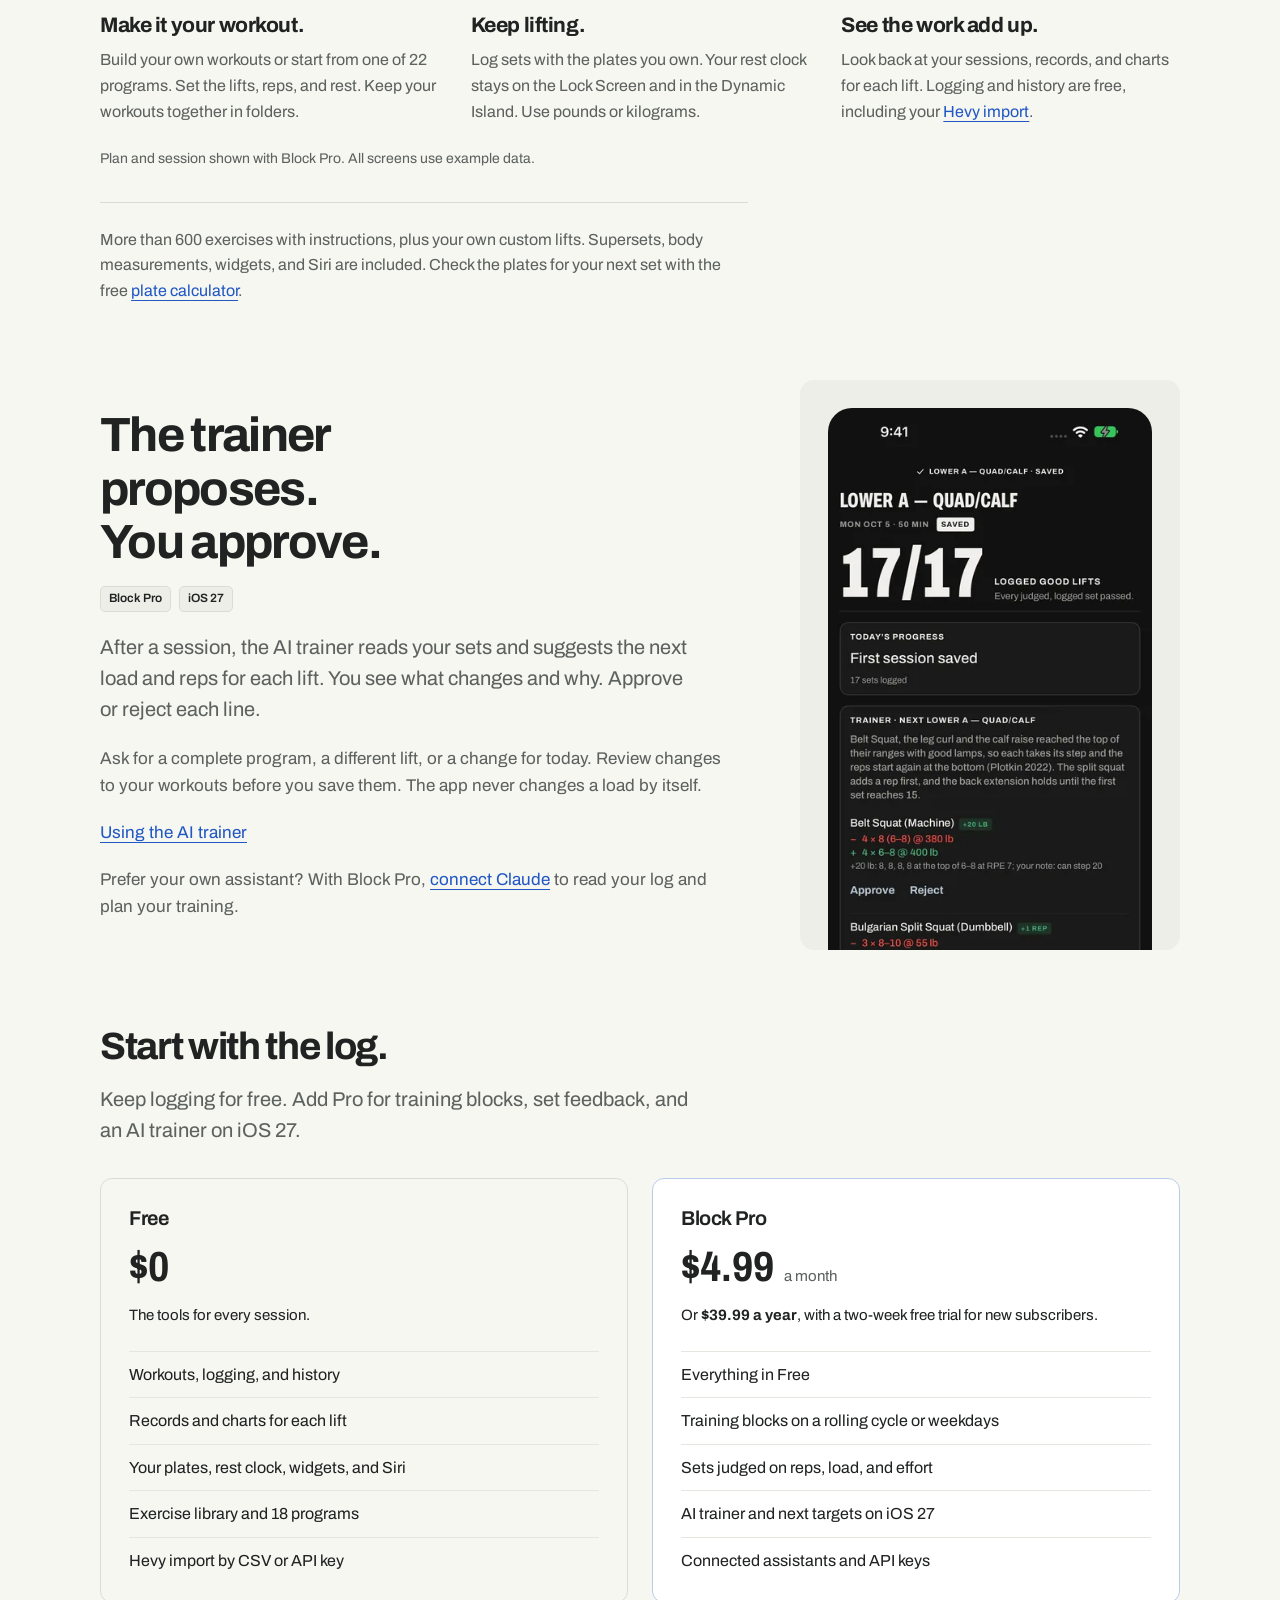
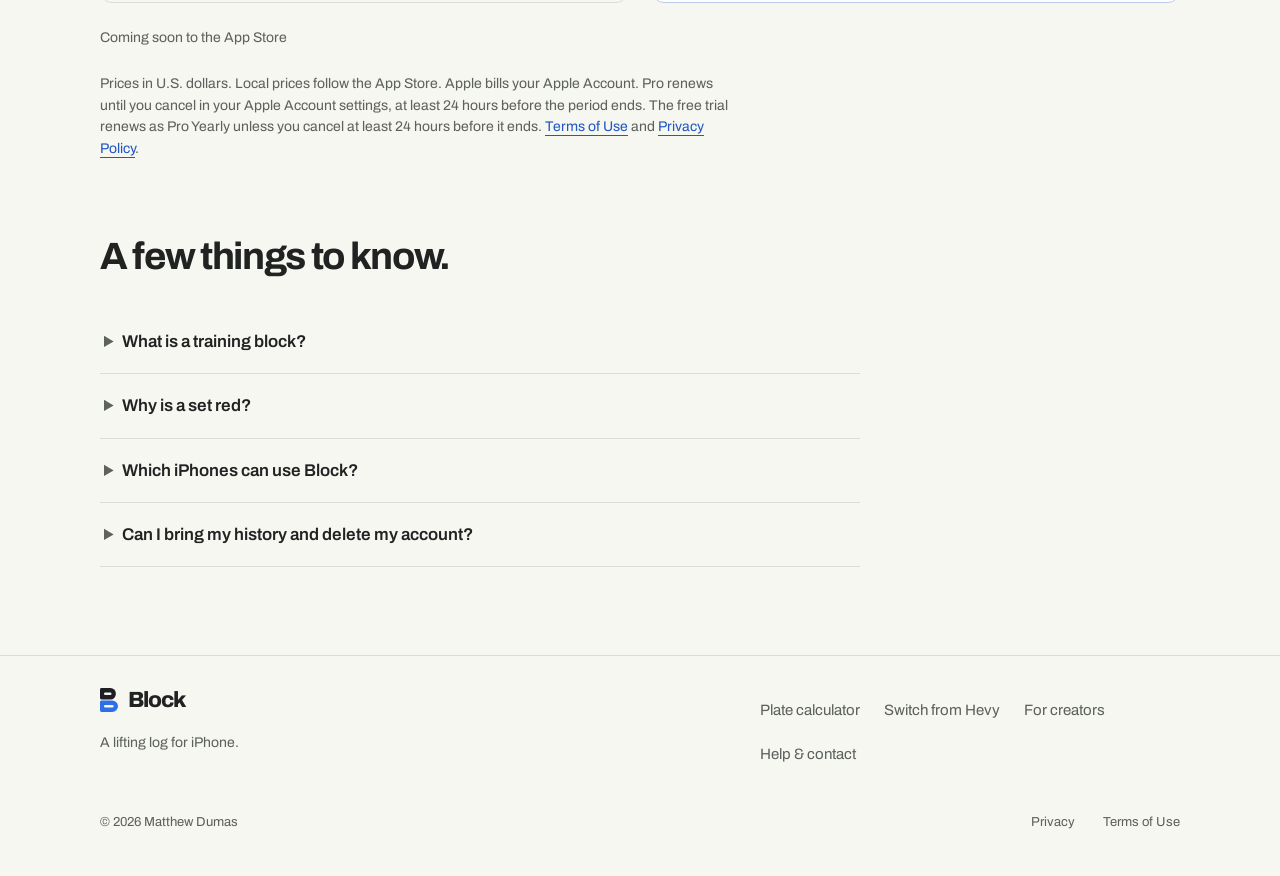
==== commit 7bc4a840: "Site at 9e9cd07: Merge app-notes-2026-10-27: the owner's App notes of 27 Oct" ====
--- a/index.html
+++ b/index.html
@@ -88,7 +88,7 @@
       <header class="sec-head"><h2 id="h-pro">Start with the log.</h2><p class="lead">Keep logging for free. Add Pro for training blocks, set feedback, and an AI trainer on iOS 27.</p></header>
       <div class="plans">
         <div class="plan"><h3 class="plan-name">Free</h3><p class="price"><span class="num">$0</span></p><p class="alt">The tools for every session.</p><ul><li>Workouts, logging, and history</li><li>Records and charts for each lift</li><li>Your plates, rest clock, widgets, and Siri</li><li>Exercise library and 18 programs</li><li>Hevy import by CSV or API key</li></ul></div>
-        <div class="plan pro"><h3 class="plan-name">Block Pro</h3><p class="price"><span class="num">$4.99</span><span class="per">a month</span></p><p class="alt">Or <strong>$39.99 a year</strong>, with a two-week free trial for new subscribers.</p><ul><li>Everything in Free</li><li>Training blocks on a rolling cycle or weekdays</li><li>Three lamps for reps, load, and effort</li><li>AI trainer and next targets on iOS 27</li><li>Connected assistants and API keys</li></ul></div>
+        <div class="plan pro"><h3 class="plan-name">Block Pro</h3><p class="price"><span class="num">$4.99</span><span class="per">a month</span></p><p class="alt">Or <strong>$39.99 a year</strong>, with a two-week free trial for new subscribers.</p><ul><li>Everything in Free</li><li>Training blocks on a rolling cycle or weekdays</li><li>Sets judged on reps, load, and effort</li><li>AI trainer and next targets on iOS 27</li><li>Connected assistants and API keys</li></ul></div>
       </div>
       <div class="cta" data-store="site-home"><span class="soon">Coming soon to the App Store</span></div>
       <p class="fine terms">Prices in U.S. dollars. Local prices follow the App Store. Apple bills your Apple Account. Pro renews until you cancel in your Apple Account settings, at least 24 hours before the period ends. The free trial renews as Pro Yearly unless you cancel at least 24 hours before it ends. <a href="https://www.apple.com/legal/internet-services/itunes/dev/stdeula/">Terms of Use</a> and <a href="/privacy.html">Privacy Policy</a>.</p>
@@ -98,7 +98,7 @@
   <section class="sec" id="faq" aria-labelledby="h-faq">
     <div class="wrap"><header class="sec-head"><h2 id="h-faq">A few things to know.</h2></header><div class="faq">
       <details><summary>What is a training block?</summary><p>A group of workouts for a set number of weeks or cycles. With Block Pro, choose training days and an optional deload week. Today shows the session to lift next. Without Pro, you can keep workouts in folders.</p></details>
-      <details id="lamps"><summary>What do the lamps mean?</summary><p>With Pro, a set with targets gets feedback on reps, load, and effort. White is a pass. Red is a miss, with the reason shown. <a href="/progression/">Read about lamps and next targets</a>.</p></details>
+      <details id="judging"><summary>Why is a set red?</summary><p>With Pro, a set with targets is judged on reps, load, and effort. A miss on any of them shows the set red. <a href="/progression/">Read about judging and next targets</a>.</p></details>
       <details><summary>Which iPhones can use Block?</summary><p>Block supports iOS 17 and later. The AI trainer needs iOS 27 and Block Pro. Connected assistants use your assistant's own app.</p></details>
       <details><summary>Can I bring my history and delete my account?</summary><p>You can <a href="/switch/">import from Hevy</a> for free. Delete your Block account and training data in Settings at any time. Deleting an account does not cancel an Apple subscription. The <a href="/privacy.html">privacy policy</a> explains how your data is handled.</p></details>
     </div></div>
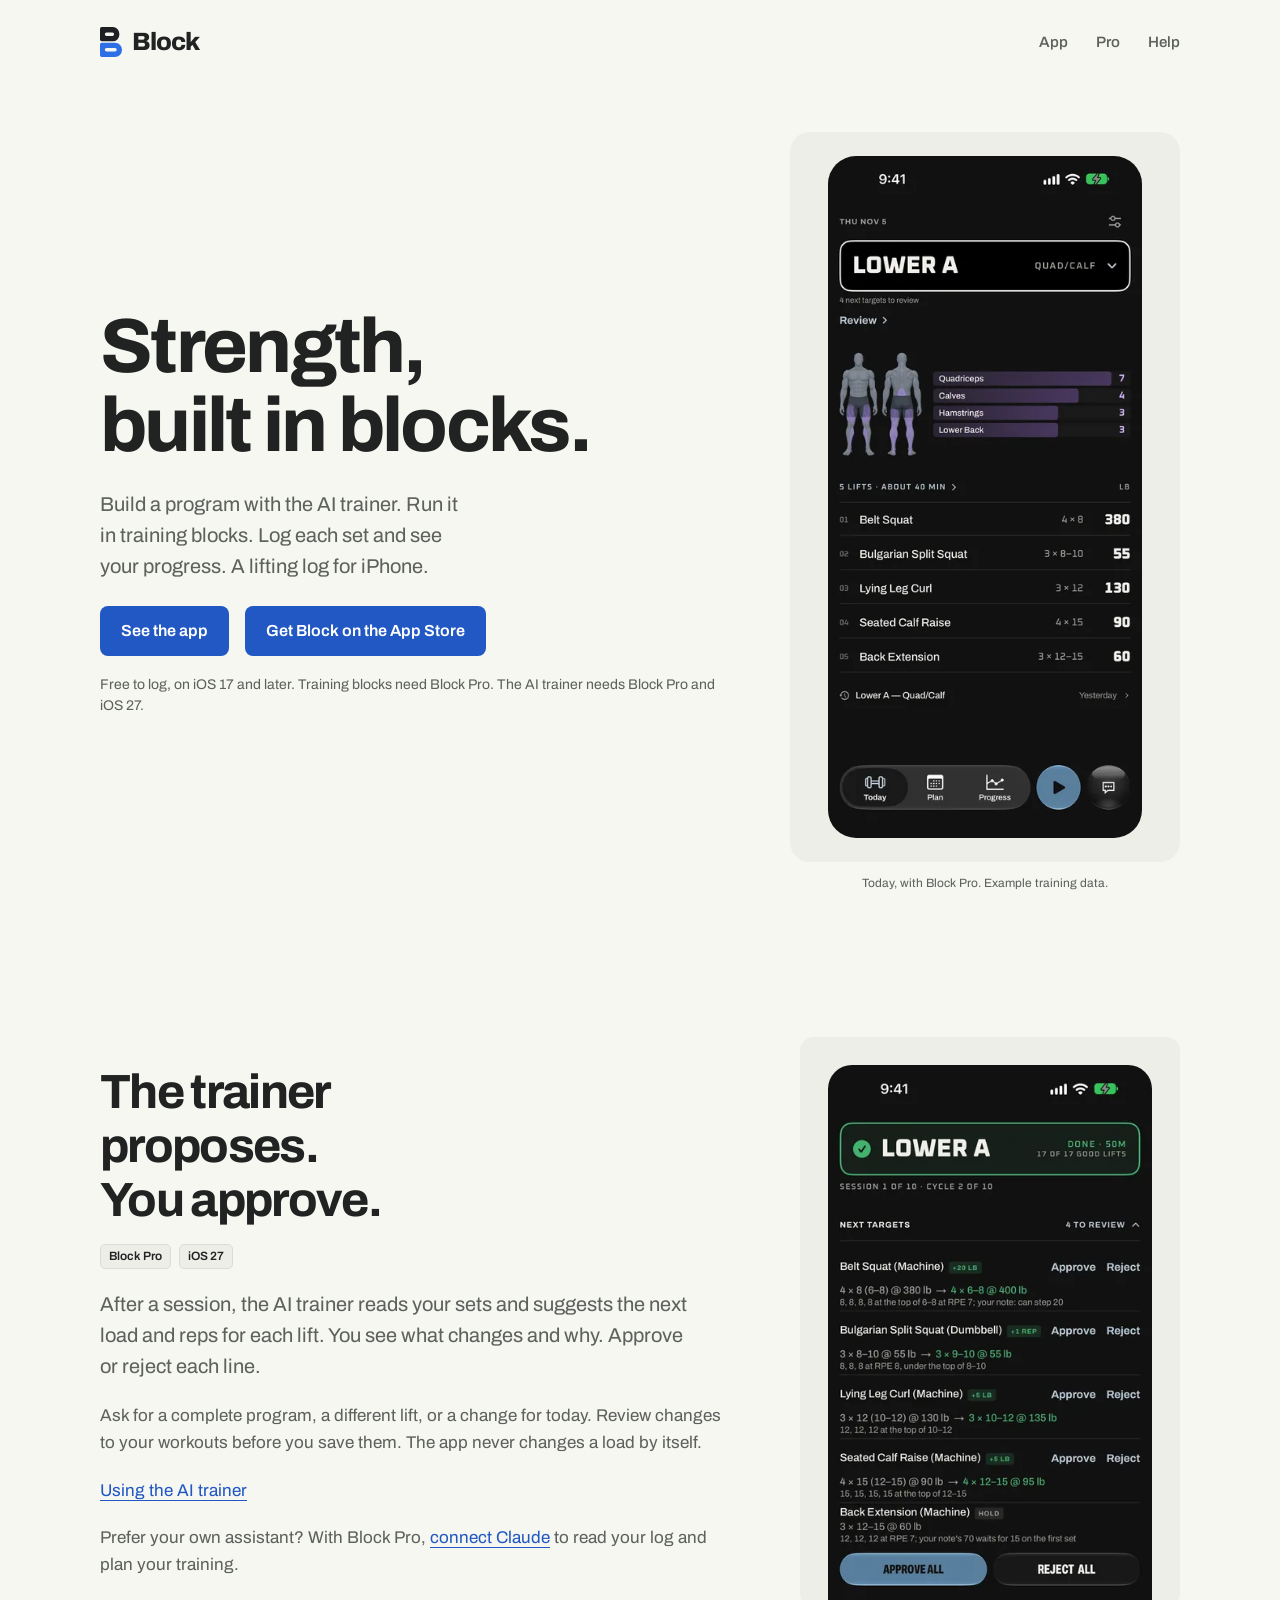
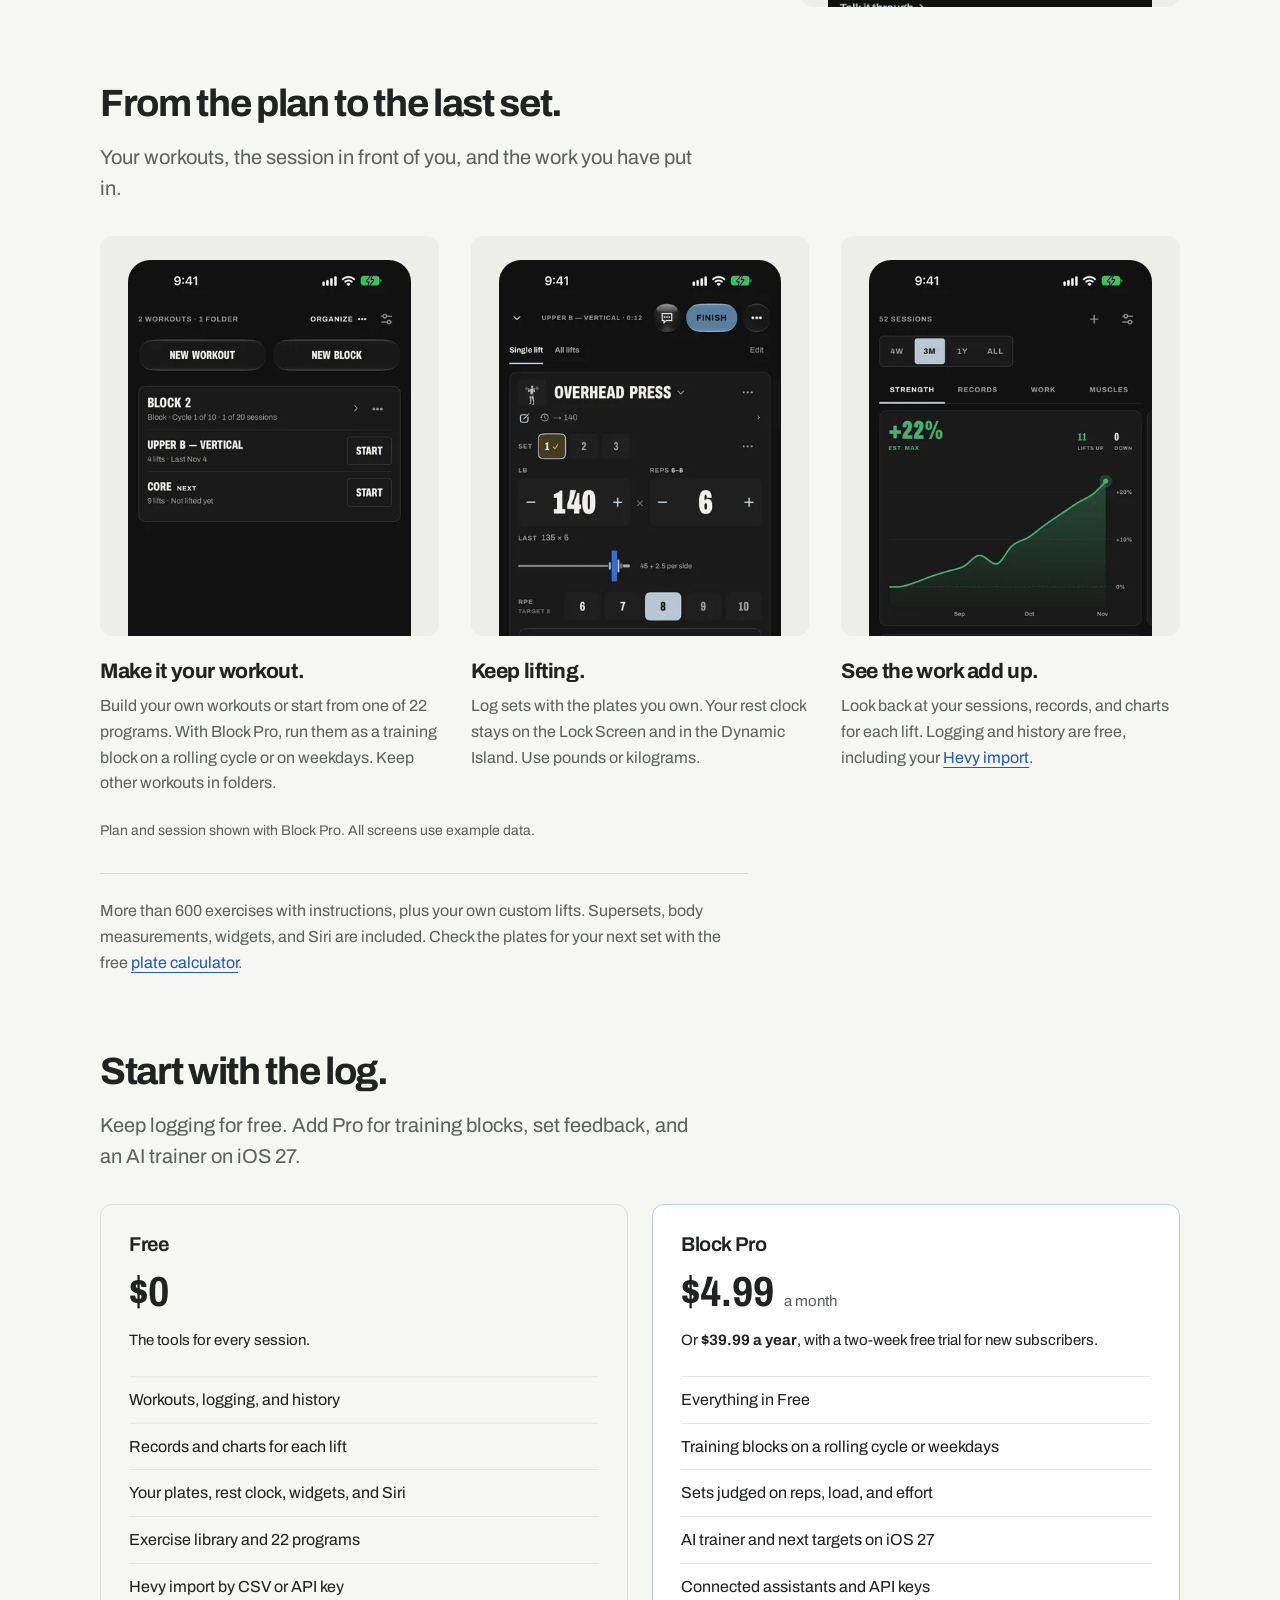
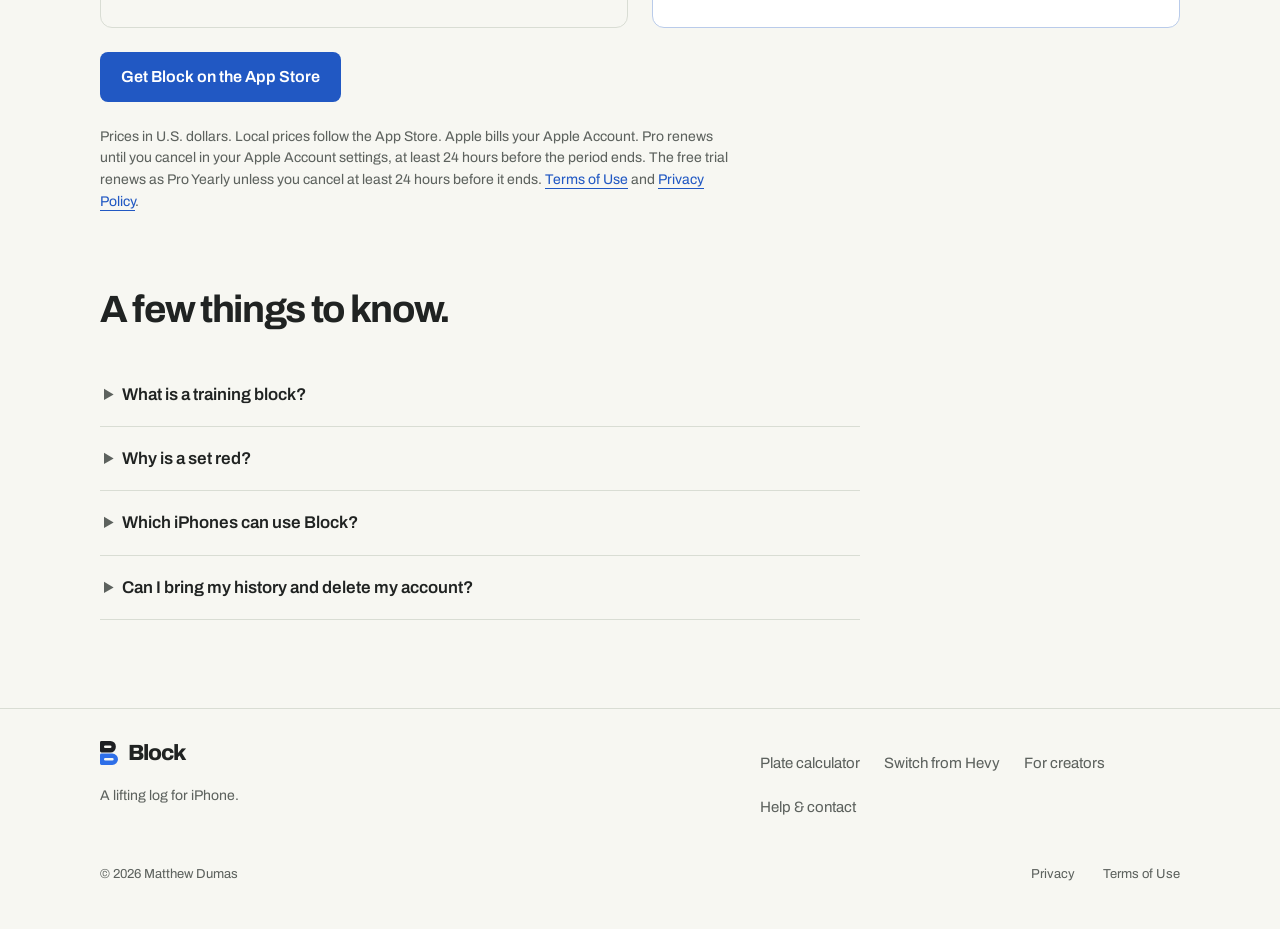
==== commit 39fdad85: "Site at 294637a: Site at launch: App Store links, current screenshots, the trainer and blocks first" ====
--- a/index.html
+++ b/index.html
@@ -10,24 +10,24 @@
 <link rel="apple-touch-icon" href="/apple-touch-icon.png">
 <link rel="preload" href="/fonts/Archivo-VF.woff2" as="font" type="font/woff2" crossorigin>
 <link rel="stylesheet" href="/landing.css">
-<title>Block: your training, set by set</title>
-<meta name="description" content="Plan your workouts, log each session, and see your progress. A lifting log for iPhone. Free to log, with more in Block Pro.">
+<title>Block: strength, built in blocks</title>
+<meta name="description" content="Build a program with the AI trainer, run it in training blocks, and log each set. A lifting log for iPhone. Free to log, with more in Block Pro.">
 <link rel="canonical" href="https://block.lnkd.world/">
 <meta property="og:type" content="website">
 <meta property="og:site_name" content="Block">
-<meta property="og:title" content="Block: your training, set by set">
-<meta property="og:description" content="Plan your workouts, log each session, and see your progress. A lifting log for iPhone. Free to log, with more in Block Pro.">
+<meta property="og:title" content="Block: strength, built in blocks">
+<meta property="og:description" content="Build a program with the AI trainer, run it in training blocks, and log each set. A lifting log for iPhone. Free to log, with more in Block Pro.">
 <meta property="og:url" content="https://block.lnkd.world/">
 <meta property="og:image" content="https://block.lnkd.world/assets/og/home.png">
 <meta property="og:image:width" content="1200">
 <meta property="og:image:height" content="630">
-<meta property="og:image:alt" content="Block: your training, set by set. Plan your workouts, log each session, and see your progress. A lifting log for iPhone. Free to log, with more in Block Pro.">
+<meta property="og:image:alt" content="Block: strength, built in blocks. Build a program with the AI trainer, run it in training blocks, and log each set. A lifting log for iPhone. Free to log, with more in Block Pro.">
 <meta name="twitter:card" content="summary_large_image">
-<meta name="twitter:title" content="Block: your training, set by set">
-<meta name="twitter:description" content="Plan your workouts, log each session, and see your progress. A lifting log for iPhone. Free to log, with more in Block Pro.">
+<meta name="twitter:title" content="Block: strength, built in blocks">
+<meta name="twitter:description" content="Build a program with the AI trainer, run it in training blocks, and log each set. A lifting log for iPhone. Free to log, with more in Block Pro.">
 <meta name="twitter:image" content="https://block.lnkd.world/assets/og/home.png">
-<meta name="twitter:image:alt" content="Block: your training, set by set. Plan your workouts, log each session, and see your progress. A lifting log for iPhone. Free to log, with more in Block Pro.">
-<!-- smart-app-banner -->
+<meta name="twitter:image:alt" content="Block: strength, built in blocks. Build a program with the AI trainer, run it in training blocks, and log each set. A lifting log for iPhone. Free to log, with more in Block Pro.">
+<meta name="apple-itunes-app" content="app-id=6819938680">
 <script src="/config.js" defer></script>
 <script src="/site.js" defer></script>
 </head>
@@ -47,25 +47,12 @@
   <section class="home-hero" aria-labelledby="pitch">
     <div class="wrap">
       <div>
-        <h1 id="pitch">Your training,<br>set by set.</h1>
-        <p class="lead">Plan your workouts, log each session, and see your progress in Block. A lifting log for iPhone.</p>
-        <div class="cta"><a class="btn" href="#app">See the app</a><span data-store="site-home"><span class="soon">Coming soon to the App Store</span></span></div>
-        <p class="fine">Free to log. For iPhone on iOS 17 and later.</p>
+        <h1 id="pitch">Strength,<br>built in blocks.</h1>
+        <p class="lead">Build a program with the AI trainer. Run it in training blocks. Log each set and see your progress. A lifting log for iPhone.</p>
+        <div class="cta"><a class="btn" href="#app">See the app</a><span data-store="site-home"><a class="btn" href="https://apps.apple.com/app/apple-store/id6819938680?pt=129571361&amp;ct=site-home&amp;mt=8">Get Block on the App Store</a></span></div>
+        <p class="fine">Free to log, on iOS 17 and later. Training blocks need Block Pro. The AI trainer needs Block Pro and iOS 27.</p>
       </div>
-      <div><figure class="hero-screen"><img src="/assets/img/app/today-400.webp" srcset="/assets/img/app/today-400.webp 400w, /assets/img/app/today-800.webp 800w" sizes="(min-width: 768px) 320px, 80vw" width="1320" height="2868" alt="Today shows the next session and four trainer proposals to review. Block Pro is shown." fetchpriority="high" decoding="async"></figure><p class="screen-caption">Today, with Block Pro. Example training data.</p></div>
-    </div>
-  </section>
-
-  <section class="sec" id="app" aria-labelledby="h-app">
-    <div class="wrap">
-      <header class="sec-head" id="how"><h2 id="h-app">From the plan to the last set.</h2><p class="lead">Your workouts, the session in front of you, and the work you have put in.</p></header>
-      <div class="product-strip">
-        <article id="blocks"><figure class="product-shot"><img src="/assets/img/app/plan-400.webp" srcset="/assets/img/app/plan-400.webp 400w, /assets/img/app/plan-800.webp 800w" sizes="(min-width: 768px) 320px, 80vw" width="1320" height="2868" alt="The Plan tab with workouts in a training block. Block Pro is shown." loading="lazy" decoding="async"></figure><h3>Make it your workout.</h3><p>Build your own workouts or start from one of 22 programs. Set the lifts, reps, and rest. Keep your workouts together in folders.</p></article>
-        <article><figure class="product-shot"><img src="/assets/img/app/session-400.webp" srcset="/assets/img/app/session-400.webp 400w, /assets/img/app/session-800.webp 800w" sizes="(min-width: 768px) 320px, 80vw" width="1320" height="2868" alt="An active overhead press session with logged sets, plates, and a rest timer. Block Pro is shown." loading="lazy" decoding="async"></figure><h3>Keep lifting.</h3><p>Log sets with the plates you own. Your rest clock stays on the Lock Screen and in the Dynamic Island. Use pounds or kilograms.</p></article>
-        <article id="switch"><figure class="product-shot"><img src="/assets/img/app/progress-400.webp" srcset="/assets/img/app/progress-400.webp 400w, /assets/img/app/progress-800.webp 800w" sizes="(min-width: 768px) 320px, 80vw" width="1320" height="2868" alt="The Progress tab with a strength chart and records from example training data." loading="lazy" decoding="async"></figure><h3>See the work add up.</h3><p>Look back at your sessions, records, and charts for each lift. Logging and history are free, including your <a href="/switch/">Hevy import</a>.</p></article>
-      </div>
-      <p class="fine screen-note">Plan and session shown with Block Pro. All screens use example data.</p>
-      <p class="supporting" id="more">More than 600 exercises with instructions, plus your own custom lifts. Supersets, body measurements, widgets, and Siri are included. <span id="plates"></span>Check the plates for your next set with the free <a href="/plates/">plate calculator</a>.</p>
+      <div><figure class="hero-screen"><img src="/assets/img/app/today-400.webp" srcset="/assets/img/app/today-400.webp 400w, /assets/img/app/today-800.webp 800w" sizes="(min-width: 768px) 320px, 80vw" width="1320" height="2868" alt="Today shows Lower A with 4 next targets to review, the muscles it trains, and its five lifts. Block Pro is shown." fetchpriority="high" decoding="async"></figure><p class="screen-caption">Today, with Block Pro. Example training data.</p></div>
     </div>
   </section>
 
@@ -79,7 +66,20 @@
         <p class="more"><a href="/trainer/">Using the AI trainer</a></p>
         <p class="detail" id="assistants">Prefer your own assistant? With Block Pro, <a href="/assistants/">connect Claude</a> to read your log and plan your training.</p>
       </div>
-      <figure class="feature-screen"><img src="/assets/img/app/next-targets-400.webp" srcset="/assets/img/app/next-targets-400.webp 400w, /assets/img/app/next-targets-800.webp 800w" sizes="(min-width: 768px) 320px, 80vw" width="1320" height="2868" alt="A saved session with trainer proposals and separate Approve and Reject buttons for each lift." loading="lazy" decoding="async"></figure>
+      <figure class="feature-screen"><img src="/assets/img/app/next-targets-400.webp" srcset="/assets/img/app/next-targets-400.webp 400w, /assets/img/app/next-targets-800.webp 800w" sizes="(min-width: 768px) 320px, 80vw" width="1320" height="2868" alt="The finish page of a saved session with the trainer&#x27;s next targets. Each changed lift has Approve and Reject; one lift holds." loading="lazy" decoding="async"></figure>
+    </div>
+  </section>
+
+  <section class="sec" id="app" aria-labelledby="h-app">
+    <div class="wrap">
+      <header class="sec-head" id="how"><h2 id="h-app">From the plan to the last set.</h2><p class="lead">Your workouts, the session in front of you, and the work you have put in.</p></header>
+      <div class="product-strip">
+        <article id="blocks"><figure class="product-shot"><img src="/assets/img/app/plan-400.webp" srcset="/assets/img/app/plan-400.webp 400w, /assets/img/app/plan-800.webp 800w" sizes="(min-width: 768px) 320px, 80vw" width="1320" height="2868" alt="The Plan tab with New workout, New block, and a training block on a rolling cycle. Block Pro is shown." loading="lazy" decoding="async"></figure><h3>Make it your workout.</h3><p>Build your own workouts or start from one of 22 programs. With Block Pro, run them as a training block on a rolling cycle or on weekdays. Keep other workouts in folders.</p></article>
+        <article><figure class="product-shot"><img src="/assets/img/app/session-400.webp" srcset="/assets/img/app/session-400.webp 400w, /assets/img/app/session-800.webp 800w" sizes="(min-width: 768px) 320px, 80vw" width="1320" height="2868" alt="An overhead press session: set 1 logged at 140 lb for 6 reps, with the plates per side and the RPE. Block Pro is shown." loading="lazy" decoding="async"></figure><h3>Keep lifting.</h3><p>Log sets with the plates you own. Your rest clock stays on the Lock Screen and in the Dynamic Island. Use pounds or kilograms.</p></article>
+        <article id="switch"><figure class="product-shot"><img src="/assets/img/app/progress-400.webp" srcset="/assets/img/app/progress-400.webp 400w, /assets/img/app/progress-800.webp 800w" sizes="(min-width: 768px) 320px, 80vw" width="1320" height="2868" alt="The Progress tab with the strength chart over three months and the estimated max of each lift, from example training data." loading="lazy" decoding="async"></figure><h3>See the work add up.</h3><p>Look back at your sessions, records, and charts for each lift. Logging and history are free, including your <a href="/switch/">Hevy import</a>.</p></article>
+      </div>
+      <p class="fine screen-note">Plan and session shown with Block Pro. All screens use example data.</p>
+      <p class="supporting" id="more">More than 600 exercises with instructions, plus your own custom lifts. Supersets, body measurements, widgets, and Siri are included. <span id="plates"></span>Check the plates for your next set with the free <a href="/plates/">plate calculator</a>.</p>
     </div>
   </section>
 
@@ -87,10 +87,10 @@
     <div class="wrap">
       <header class="sec-head"><h2 id="h-pro">Start with the log.</h2><p class="lead">Keep logging for free. Add Pro for training blocks, set feedback, and an AI trainer on iOS 27.</p></header>
       <div class="plans">
-        <div class="plan"><h3 class="plan-name">Free</h3><p class="price"><span class="num">$0</span></p><p class="alt">The tools for every session.</p><ul><li>Workouts, logging, and history</li><li>Records and charts for each lift</li><li>Your plates, rest clock, widgets, and Siri</li><li>Exercise library and 18 programs</li><li>Hevy import by CSV or API key</li></ul></div>
+        <div class="plan"><h3 class="plan-name">Free</h3><p class="price"><span class="num">$0</span></p><p class="alt">The tools for every session.</p><ul><li>Workouts, logging, and history</li><li>Records and charts for each lift</li><li>Your plates, rest clock, widgets, and Siri</li><li>Exercise library and 22 programs</li><li>Hevy import by CSV or API key</li></ul></div>
         <div class="plan pro"><h3 class="plan-name">Block Pro</h3><p class="price"><span class="num">$4.99</span><span class="per">a month</span></p><p class="alt">Or <strong>$39.99 a year</strong>, with a two-week free trial for new subscribers.</p><ul><li>Everything in Free</li><li>Training blocks on a rolling cycle or weekdays</li><li>Sets judged on reps, load, and effort</li><li>AI trainer and next targets on iOS 27</li><li>Connected assistants and API keys</li></ul></div>
       </div>
-      <div class="cta" data-store="site-home"><span class="soon">Coming soon to the App Store</span></div>
+      <div class="cta" data-store="site-home"><a class="btn" href="https://apps.apple.com/app/apple-store/id6819938680?pt=129571361&amp;ct=site-home&amp;mt=8">Get Block on the App Store</a></div>
       <p class="fine terms">Prices in U.S. dollars. Local prices follow the App Store. Apple bills your Apple Account. Pro renews until you cancel in your Apple Account settings, at least 24 hours before the period ends. The free trial renews as Pro Yearly unless you cancel at least 24 hours before it ends. <a href="https://www.apple.com/legal/internet-services/itunes/dev/stdeula/">Terms of Use</a> and <a href="/privacy.html">Privacy Policy</a>.</p>
     </div>
   </section>
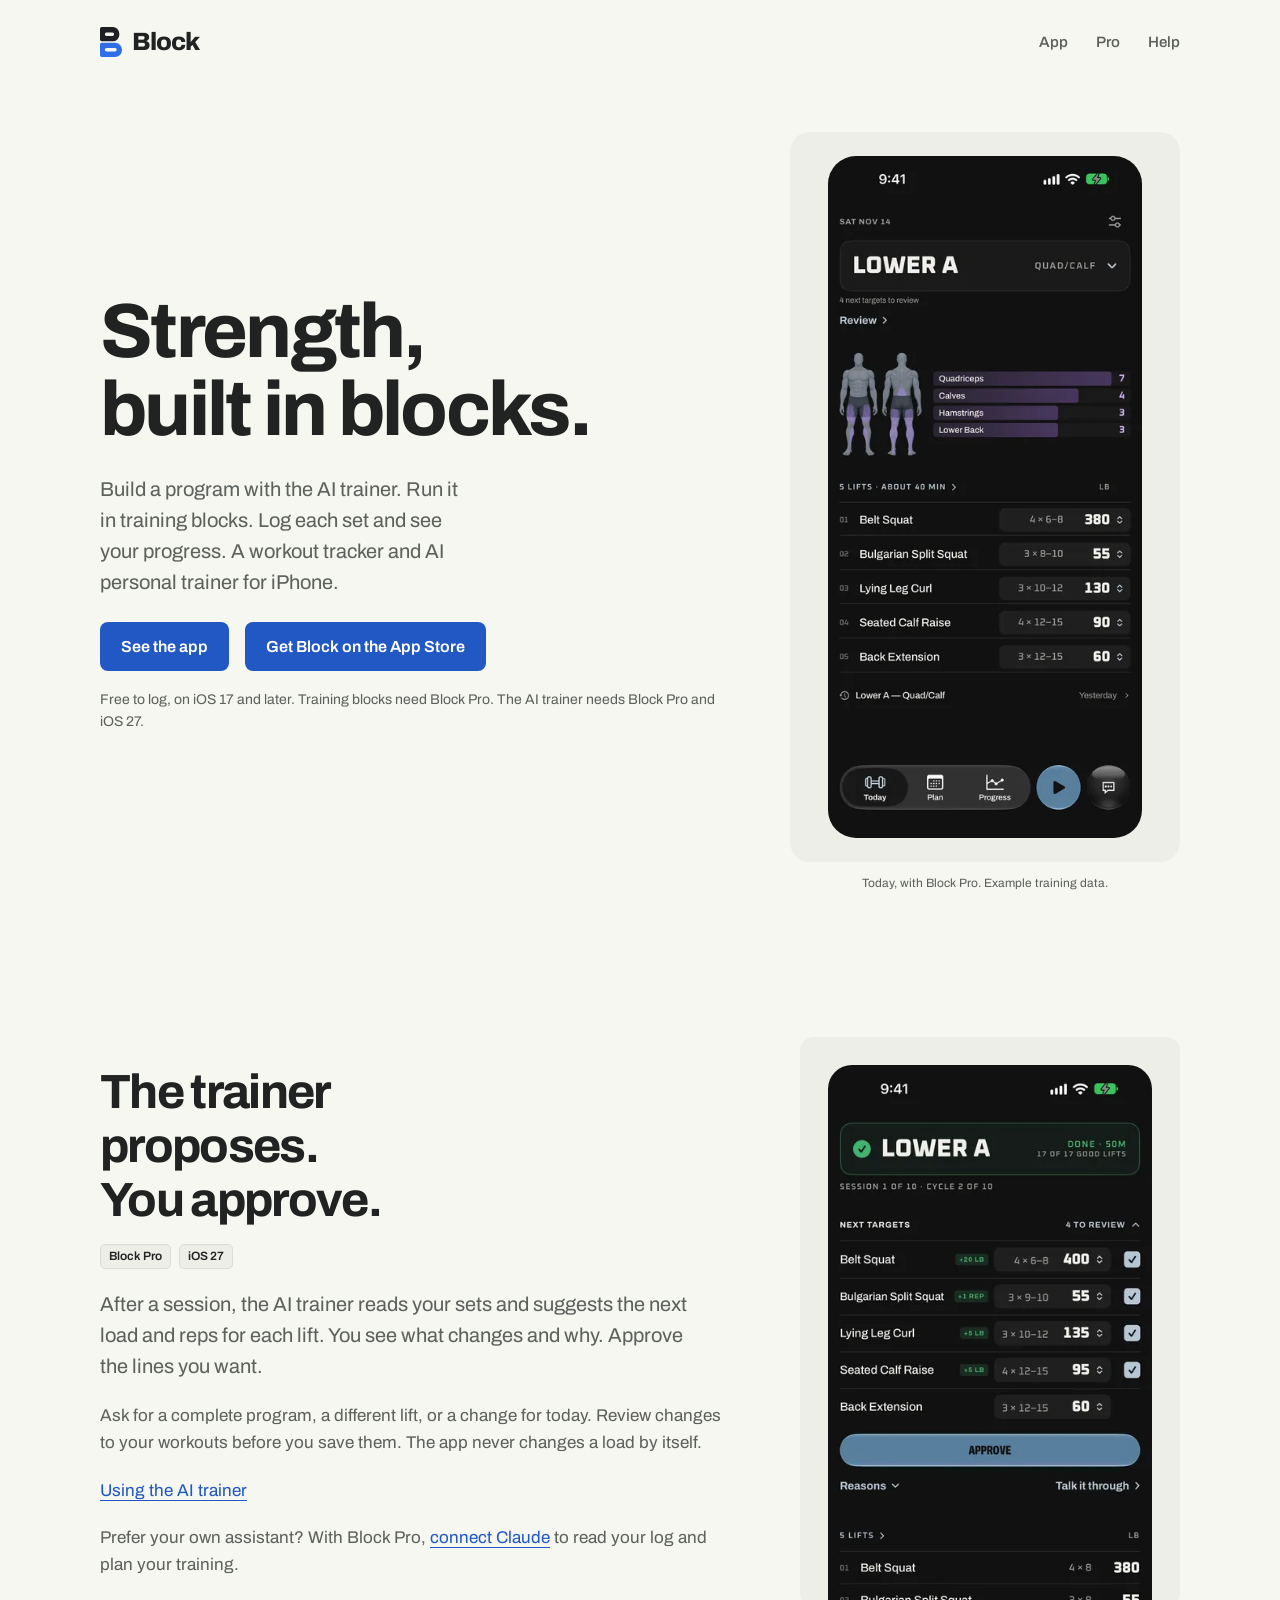
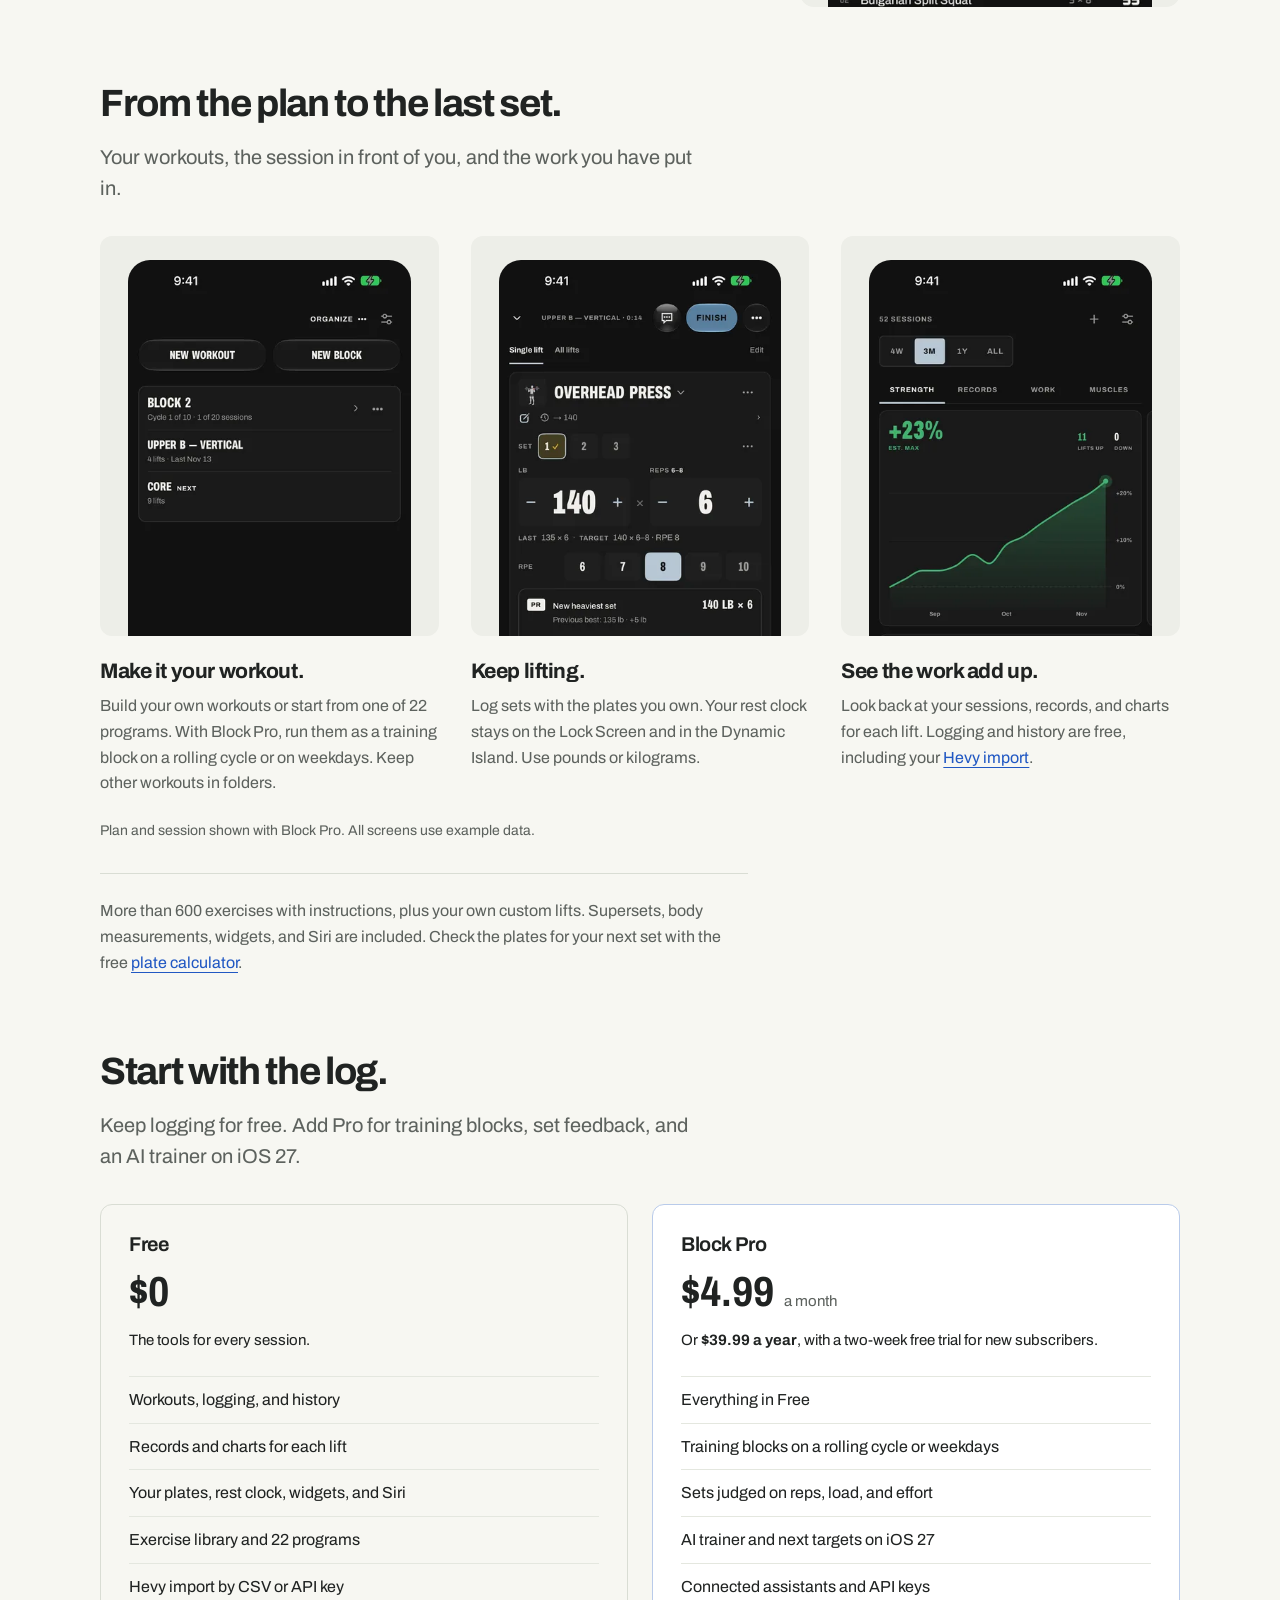
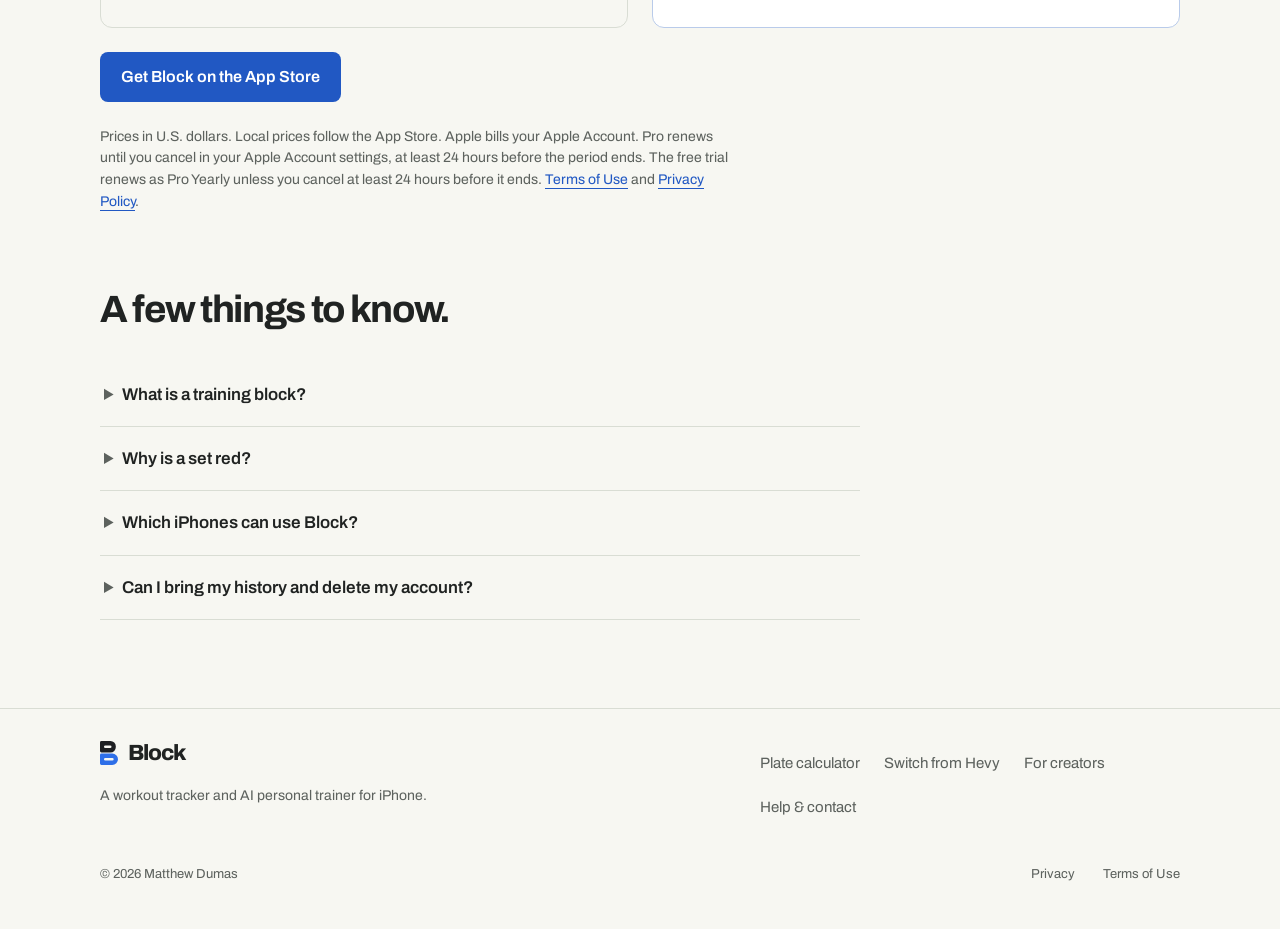
==== commit 5b76f145: "Site at 4765726: Merge branch 'site-1-0-2-2026-11-14'" ====
--- a/index.html
+++ b/index.html
@@ -11,22 +11,22 @@
 <link rel="preload" href="/fonts/Archivo-VF.woff2" as="font" type="font/woff2" crossorigin>
 <link rel="stylesheet" href="/landing.css">
 <title>Block: strength, built in blocks</title>
-<meta name="description" content="Build a program with the AI trainer, run it in training blocks, and log each set. A lifting log for iPhone. Free to log, with more in Block Pro.">
+<meta name="description" content="A workout tracker and AI personal trainer for iPhone. Build a program, run it in training blocks, and log each set. Free to log, with more in Block Pro.">
 <link rel="canonical" href="https://block.lnkd.world/">
 <meta property="og:type" content="website">
 <meta property="og:site_name" content="Block">
 <meta property="og:title" content="Block: strength, built in blocks">
-<meta property="og:description" content="Build a program with the AI trainer, run it in training blocks, and log each set. A lifting log for iPhone. Free to log, with more in Block Pro.">
+<meta property="og:description" content="A workout tracker and AI personal trainer for iPhone. Build a program, run it in training blocks, and log each set. Free to log, with more in Block Pro.">
 <meta property="og:url" content="https://block.lnkd.world/">
 <meta property="og:image" content="https://block.lnkd.world/assets/og/home.png">
 <meta property="og:image:width" content="1200">
 <meta property="og:image:height" content="630">
-<meta property="og:image:alt" content="Block: strength, built in blocks. Build a program with the AI trainer, run it in training blocks, and log each set. A lifting log for iPhone. Free to log, with more in Block Pro.">
+<meta property="og:image:alt" content="Block: strength, built in blocks. A workout tracker and AI personal trainer for iPhone. Build a program, run it in training blocks, and log each set. Free to log, with more in Block Pro.">
 <meta name="twitter:card" content="summary_large_image">
 <meta name="twitter:title" content="Block: strength, built in blocks">
-<meta name="twitter:description" content="Build a program with the AI trainer, run it in training blocks, and log each set. A lifting log for iPhone. Free to log, with more in Block Pro.">
+<meta name="twitter:description" content="A workout tracker and AI personal trainer for iPhone. Build a program, run it in training blocks, and log each set. Free to log, with more in Block Pro.">
 <meta name="twitter:image" content="https://block.lnkd.world/assets/og/home.png">
-<meta name="twitter:image:alt" content="Block: strength, built in blocks. Build a program with the AI trainer, run it in training blocks, and log each set. A lifting log for iPhone. Free to log, with more in Block Pro.">
+<meta name="twitter:image:alt" content="Block: strength, built in blocks. A workout tracker and AI personal trainer for iPhone. Build a program, run it in training blocks, and log each set. Free to log, with more in Block Pro.">
 <meta name="apple-itunes-app" content="app-id=6819938680">
 <script src="/config.js" defer></script>
 <script src="/site.js" defer></script>
@@ -48,7 +48,7 @@
     <div class="wrap">
       <div>
         <h1 id="pitch">Strength,<br>built in blocks.</h1>
-        <p class="lead">Build a program with the AI trainer. Run it in training blocks. Log each set and see your progress. A lifting log for iPhone.</p>
+        <p class="lead">Build a program with the AI trainer. Run it in training blocks. Log each set and see your progress. A workout tracker and AI personal trainer for iPhone.</p>
         <div class="cta"><a class="btn" href="#app">See the app</a><span data-store="site-home"><a class="btn" href="https://apps.apple.com/app/apple-store/id6819938680?pt=129571361&amp;ct=site-home&amp;mt=8">Get Block on the App Store</a></span></div>
         <p class="fine">Free to log, on iOS 17 and later. Training blocks need Block Pro. The AI trainer needs Block Pro and iOS 27.</p>
       </div>
@@ -61,12 +61,12 @@
       <div>
         <h2 id="h-trainer">The trainer proposes.<br>You approve.</h2>
         <div class="requirements"><span class="tag">Block Pro</span><span class="tag">iOS 27</span></div>
-        <p class="lead" id="next">After a session, the AI trainer reads your sets and suggests the next load and reps for each lift. You see what changes and why. Approve or reject each line.</p>
+        <p class="lead" id="next">After a session, the AI trainer reads your sets and suggests the next load and reps for each lift. You see what changes and why. Approve the lines you want.</p>
         <p class="detail">Ask for a complete program, a different lift, or a change for today. Review changes to your workouts before you save them. The app never changes a load by itself.</p>
         <p class="more"><a href="/trainer/">Using the AI trainer</a></p>
         <p class="detail" id="assistants">Prefer your own assistant? With Block Pro, <a href="/assistants/">connect Claude</a> to read your log and plan your training.</p>
       </div>
-      <figure class="feature-screen"><img src="/assets/img/app/next-targets-400.webp" srcset="/assets/img/app/next-targets-400.webp 400w, /assets/img/app/next-targets-800.webp 800w" sizes="(min-width: 768px) 320px, 80vw" width="1320" height="2868" alt="The finish page of a saved session with the trainer&#x27;s next targets. Each changed lift has Approve and Reject; one lift holds." loading="lazy" decoding="async"></figure>
+      <figure class="feature-screen"><img src="/assets/img/app/next-targets-400.webp" srcset="/assets/img/app/next-targets-400.webp 400w, /assets/img/app/next-targets-800.webp 800w" sizes="(min-width: 768px) 320px, 80vw" width="1320" height="2868" alt="The finish page of a saved session with the trainer&#x27;s next targets. Each lift is one row. Four changed lifts are checked above one Approve button; one lift holds." loading="lazy" decoding="async"></figure>
     </div>
   </section>
 
@@ -75,7 +75,7 @@
       <header class="sec-head" id="how"><h2 id="h-app">From the plan to the last set.</h2><p class="lead">Your workouts, the session in front of you, and the work you have put in.</p></header>
       <div class="product-strip">
         <article id="blocks"><figure class="product-shot"><img src="/assets/img/app/plan-400.webp" srcset="/assets/img/app/plan-400.webp 400w, /assets/img/app/plan-800.webp 800w" sizes="(min-width: 768px) 320px, 80vw" width="1320" height="2868" alt="The Plan tab with New workout, New block, and a training block on a rolling cycle. Block Pro is shown." loading="lazy" decoding="async"></figure><h3>Make it your workout.</h3><p>Build your own workouts or start from one of 22 programs. With Block Pro, run them as a training block on a rolling cycle or on weekdays. Keep other workouts in folders.</p></article>
-        <article><figure class="product-shot"><img src="/assets/img/app/session-400.webp" srcset="/assets/img/app/session-400.webp 400w, /assets/img/app/session-800.webp 800w" sizes="(min-width: 768px) 320px, 80vw" width="1320" height="2868" alt="An overhead press session: set 1 logged at 140 lb for 6 reps, with the plates per side and the RPE. Block Pro is shown." loading="lazy" decoding="async"></figure><h3>Keep lifting.</h3><p>Log sets with the plates you own. Your rest clock stays on the Lock Screen and in the Dynamic Island. Use pounds or kilograms.</p></article>
+        <article><figure class="product-shot"><img src="/assets/img/app/session-400.webp" srcset="/assets/img/app/session-400.webp 400w, /assets/img/app/session-800.webp 800w" sizes="(min-width: 768px) 320px, 80vw" width="1320" height="2868" alt="An overhead press session: set 1 logged at 140 lb for 6 reps, a new heaviest set, with its target, the RPE and the rest clock. Block Pro is shown." loading="lazy" decoding="async"></figure><h3>Keep lifting.</h3><p>Log sets with the plates you own. Your rest clock stays on the Lock Screen and in the Dynamic Island. Use pounds or kilograms.</p></article>
         <article id="switch"><figure class="product-shot"><img src="/assets/img/app/progress-400.webp" srcset="/assets/img/app/progress-400.webp 400w, /assets/img/app/progress-800.webp 800w" sizes="(min-width: 768px) 320px, 80vw" width="1320" height="2868" alt="The Progress tab with the strength chart over three months and the estimated max of each lift, from example training data." loading="lazy" decoding="async"></figure><h3>See the work add up.</h3><p>Look back at your sessions, records, and charts for each lift. Logging and history are free, including your <a href="/switch/">Hevy import</a>.</p></article>
       </div>
       <p class="fine screen-note">Plan and session shown with Block Pro. All screens use example data.</p>
@@ -106,7 +106,7 @@
 </main>
 <footer class="site-foot">
   <div class="wrap">
-    <div class="foot-brand"><a class="mark" href="/"><img src="/assets/mark.svg" width="18" height="24" alt="">Block</a><p>A lifting log for iPhone.</p></div>
+    <div class="foot-brand"><a class="mark" href="/"><img src="/assets/mark.svg" width="18" height="24" alt="">Block</a><p>A workout tracker and AI personal trainer for iPhone.</p></div>
     <nav class="links" aria-label="More from Block">
       <a href="/plates/">Plate calculator</a>
       <a href="/switch/">Switch from Hevy</a>
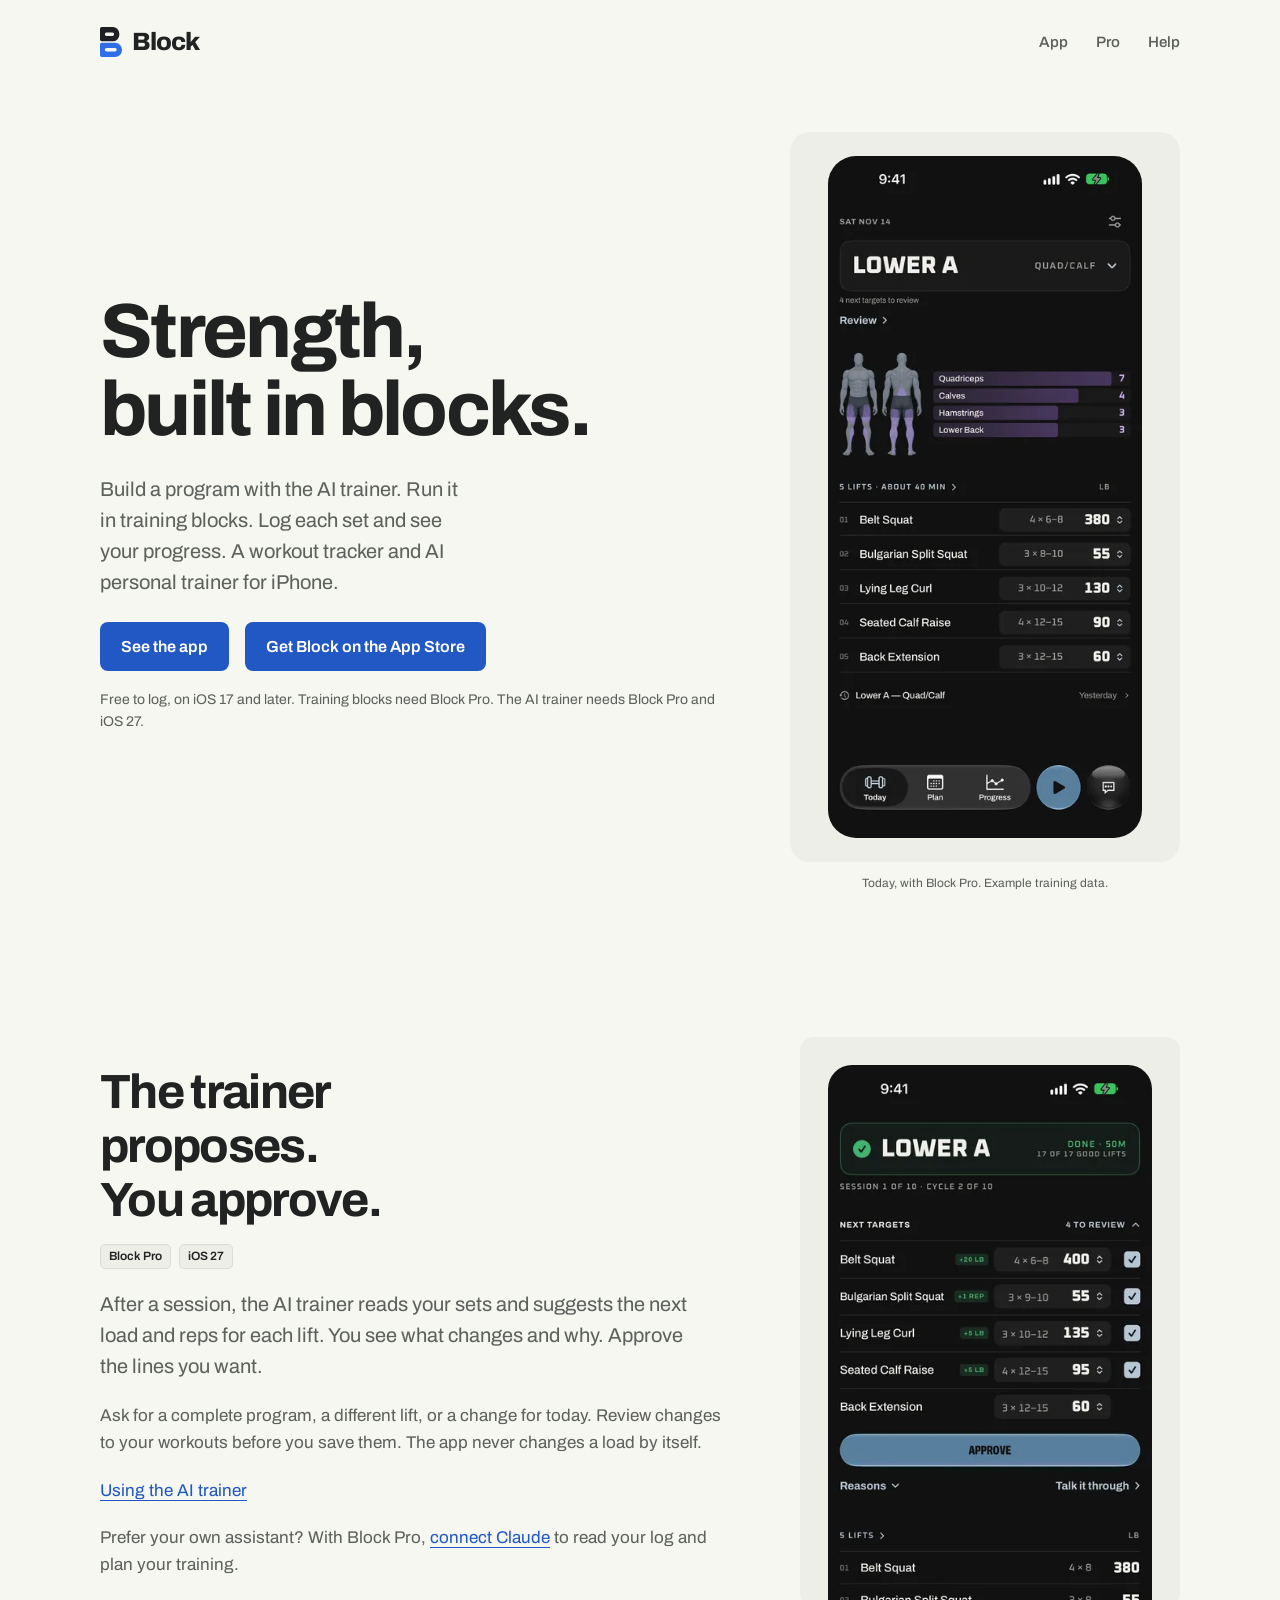
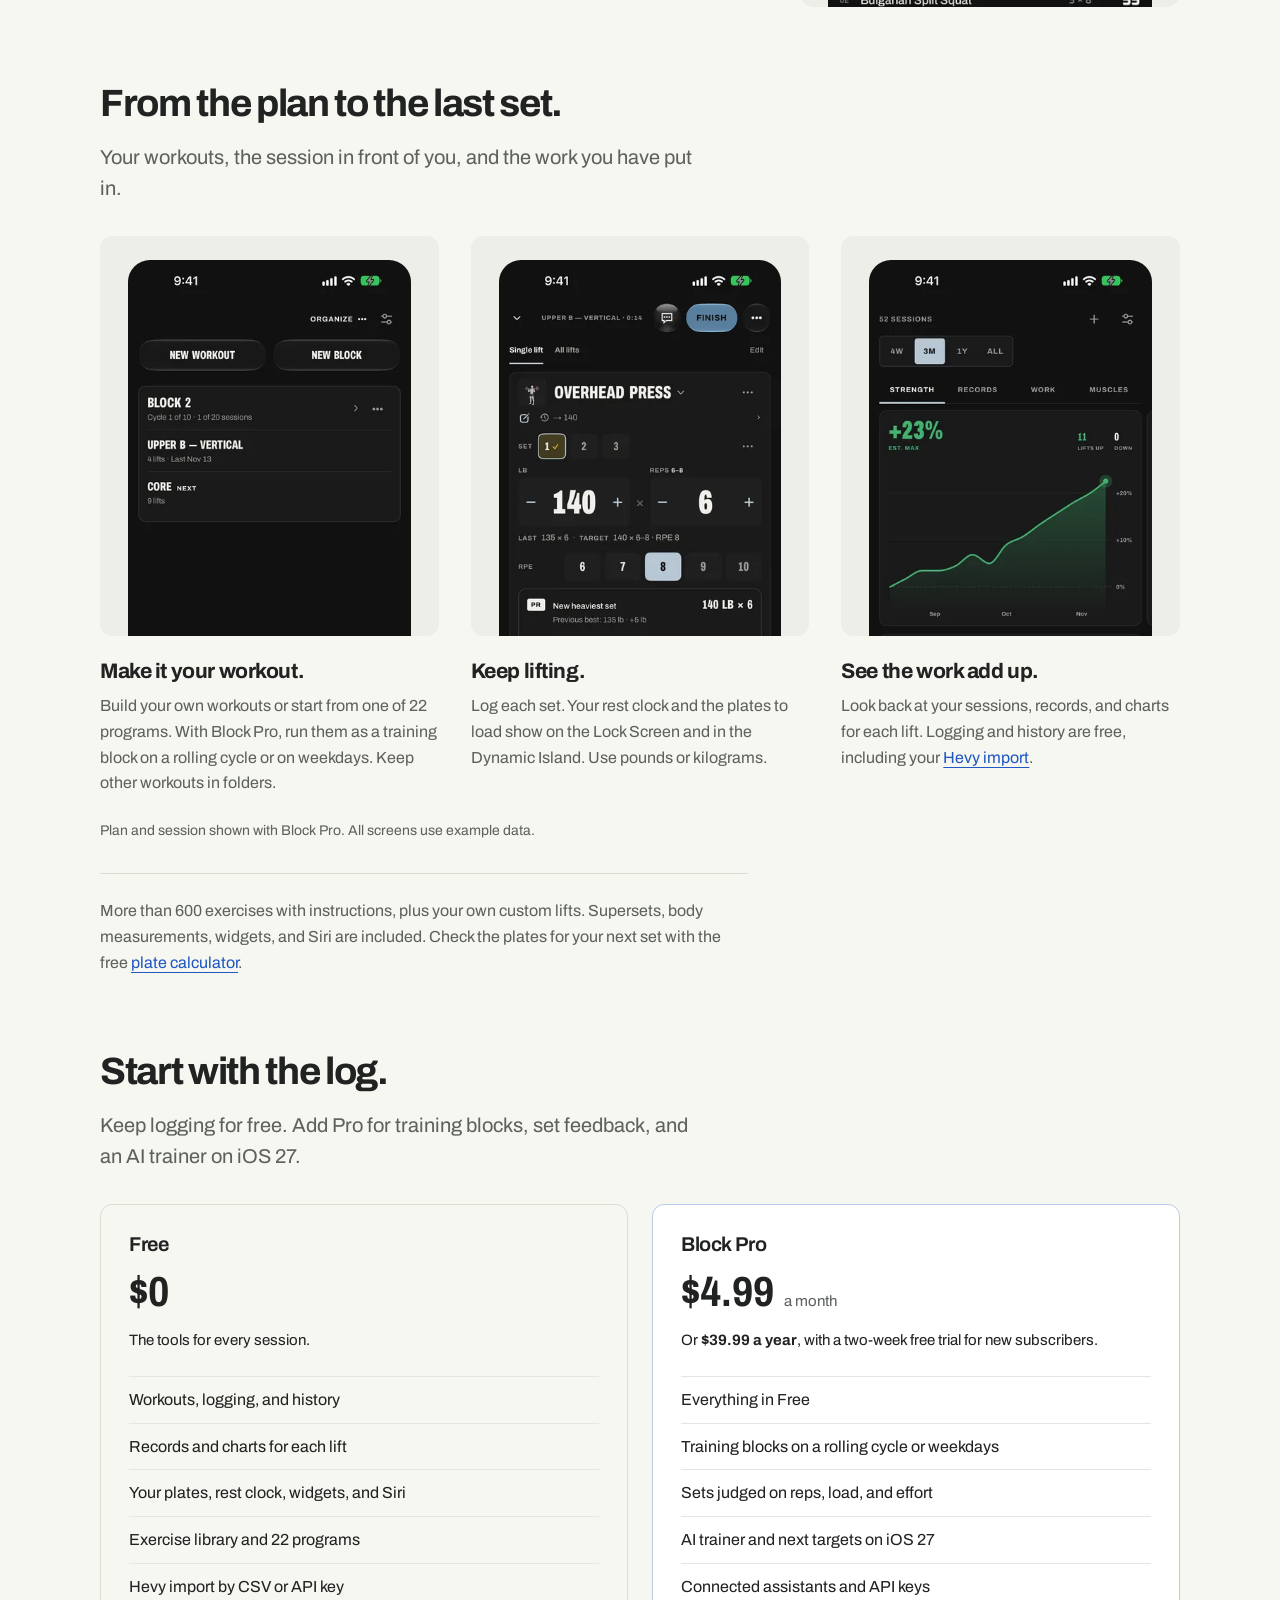
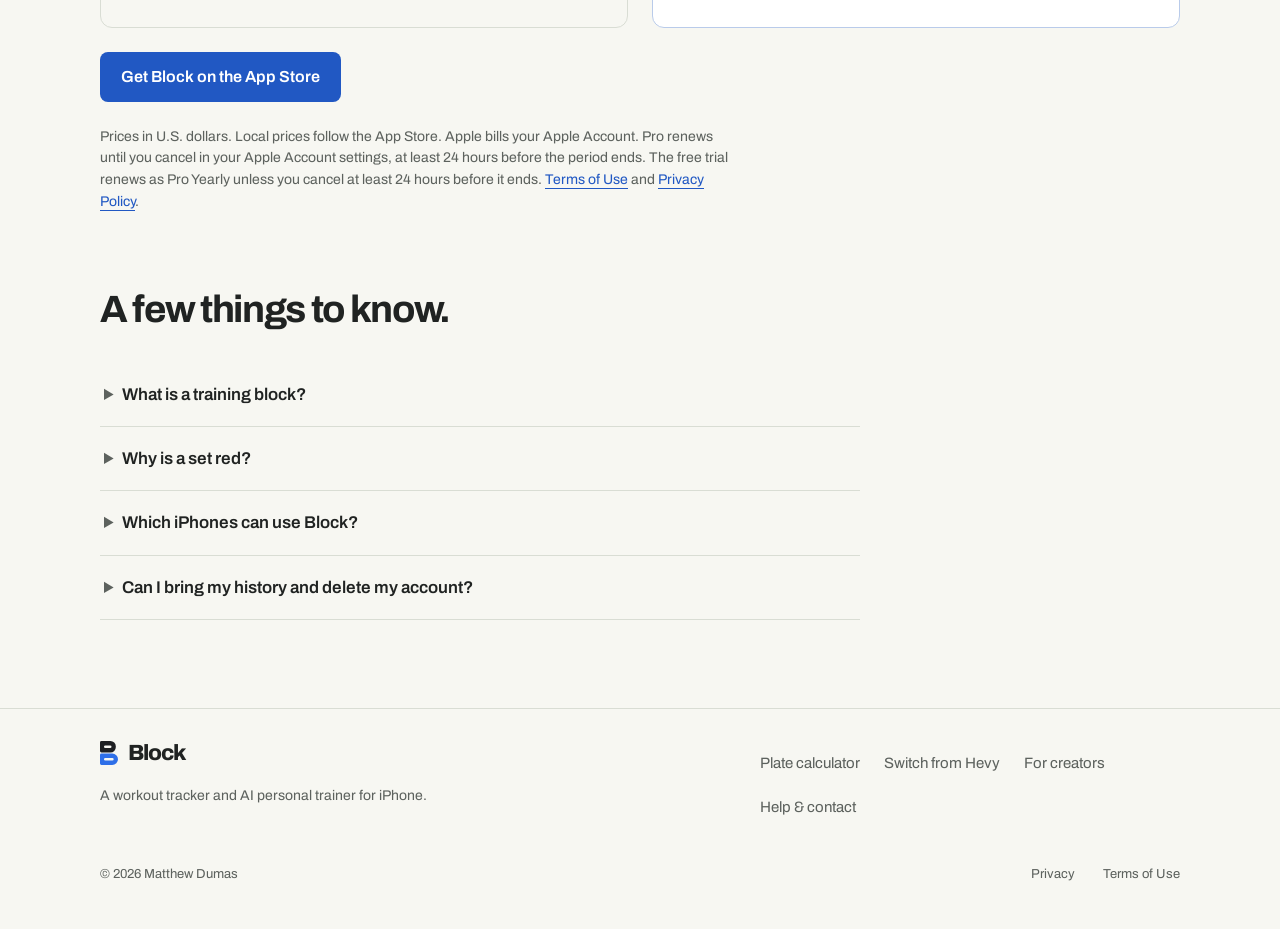
==== commit 5213bb79: "Site at 171c694: Site: the open points after 1.0.2, on the live site, as the owner approved" ====
--- a/index.html
+++ b/index.html
@@ -75,7 +75,7 @@
       <header class="sec-head" id="how"><h2 id="h-app">From the plan to the last set.</h2><p class="lead">Your workouts, the session in front of you, and the work you have put in.</p></header>
       <div class="product-strip">
         <article id="blocks"><figure class="product-shot"><img src="/assets/img/app/plan-400.webp" srcset="/assets/img/app/plan-400.webp 400w, /assets/img/app/plan-800.webp 800w" sizes="(min-width: 768px) 320px, 80vw" width="1320" height="2868" alt="The Plan tab with New workout, New block, and a training block on a rolling cycle. Block Pro is shown." loading="lazy" decoding="async"></figure><h3>Make it your workout.</h3><p>Build your own workouts or start from one of 22 programs. With Block Pro, run them as a training block on a rolling cycle or on weekdays. Keep other workouts in folders.</p></article>
-        <article><figure class="product-shot"><img src="/assets/img/app/session-400.webp" srcset="/assets/img/app/session-400.webp 400w, /assets/img/app/session-800.webp 800w" sizes="(min-width: 768px) 320px, 80vw" width="1320" height="2868" alt="An overhead press session: set 1 logged at 140 lb for 6 reps, a new heaviest set, with its target, the RPE and the rest clock. Block Pro is shown." loading="lazy" decoding="async"></figure><h3>Keep lifting.</h3><p>Log sets with the plates you own. Your rest clock stays on the Lock Screen and in the Dynamic Island. Use pounds or kilograms.</p></article>
+        <article><figure class="product-shot"><img src="/assets/img/app/session-400.webp" srcset="/assets/img/app/session-400.webp 400w, /assets/img/app/session-800.webp 800w" sizes="(min-width: 768px) 320px, 80vw" width="1320" height="2868" alt="An overhead press session: set 1 logged at 140 lb for 6 reps, a new heaviest set, with its target, the RPE and the rest clock. Block Pro is shown." loading="lazy" decoding="async"></figure><h3>Keep lifting.</h3><p>Log each set. Your rest clock and the plates to load show on the Lock Screen and in the Dynamic Island. Use pounds or kilograms.</p></article>
         <article id="switch"><figure class="product-shot"><img src="/assets/img/app/progress-400.webp" srcset="/assets/img/app/progress-400.webp 400w, /assets/img/app/progress-800.webp 800w" sizes="(min-width: 768px) 320px, 80vw" width="1320" height="2868" alt="The Progress tab with the strength chart over three months and the estimated max of each lift, from example training data." loading="lazy" decoding="async"></figure><h3>See the work add up.</h3><p>Look back at your sessions, records, and charts for each lift. Logging and history are free, including your <a href="/switch/">Hevy import</a>.</p></article>
       </div>
       <p class="fine screen-note">Plan and session shown with Block Pro. All screens use example data.</p>
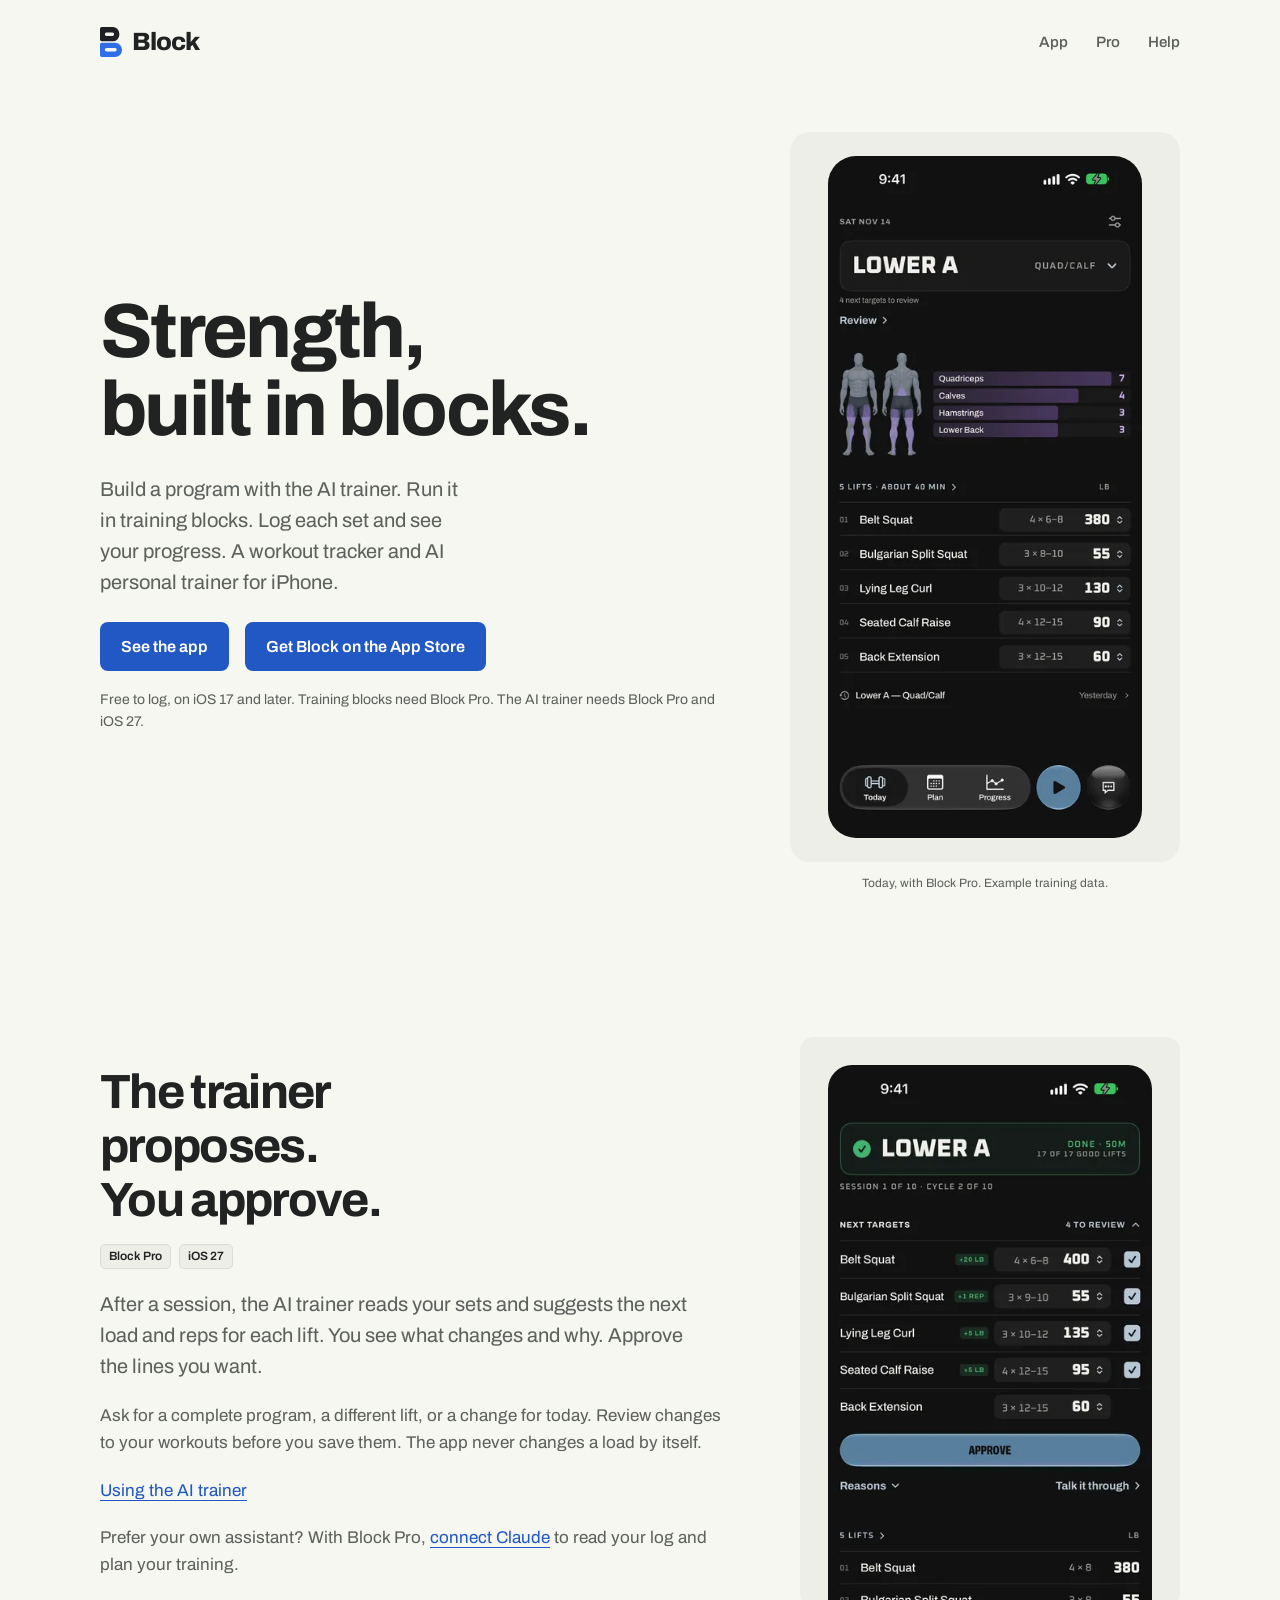
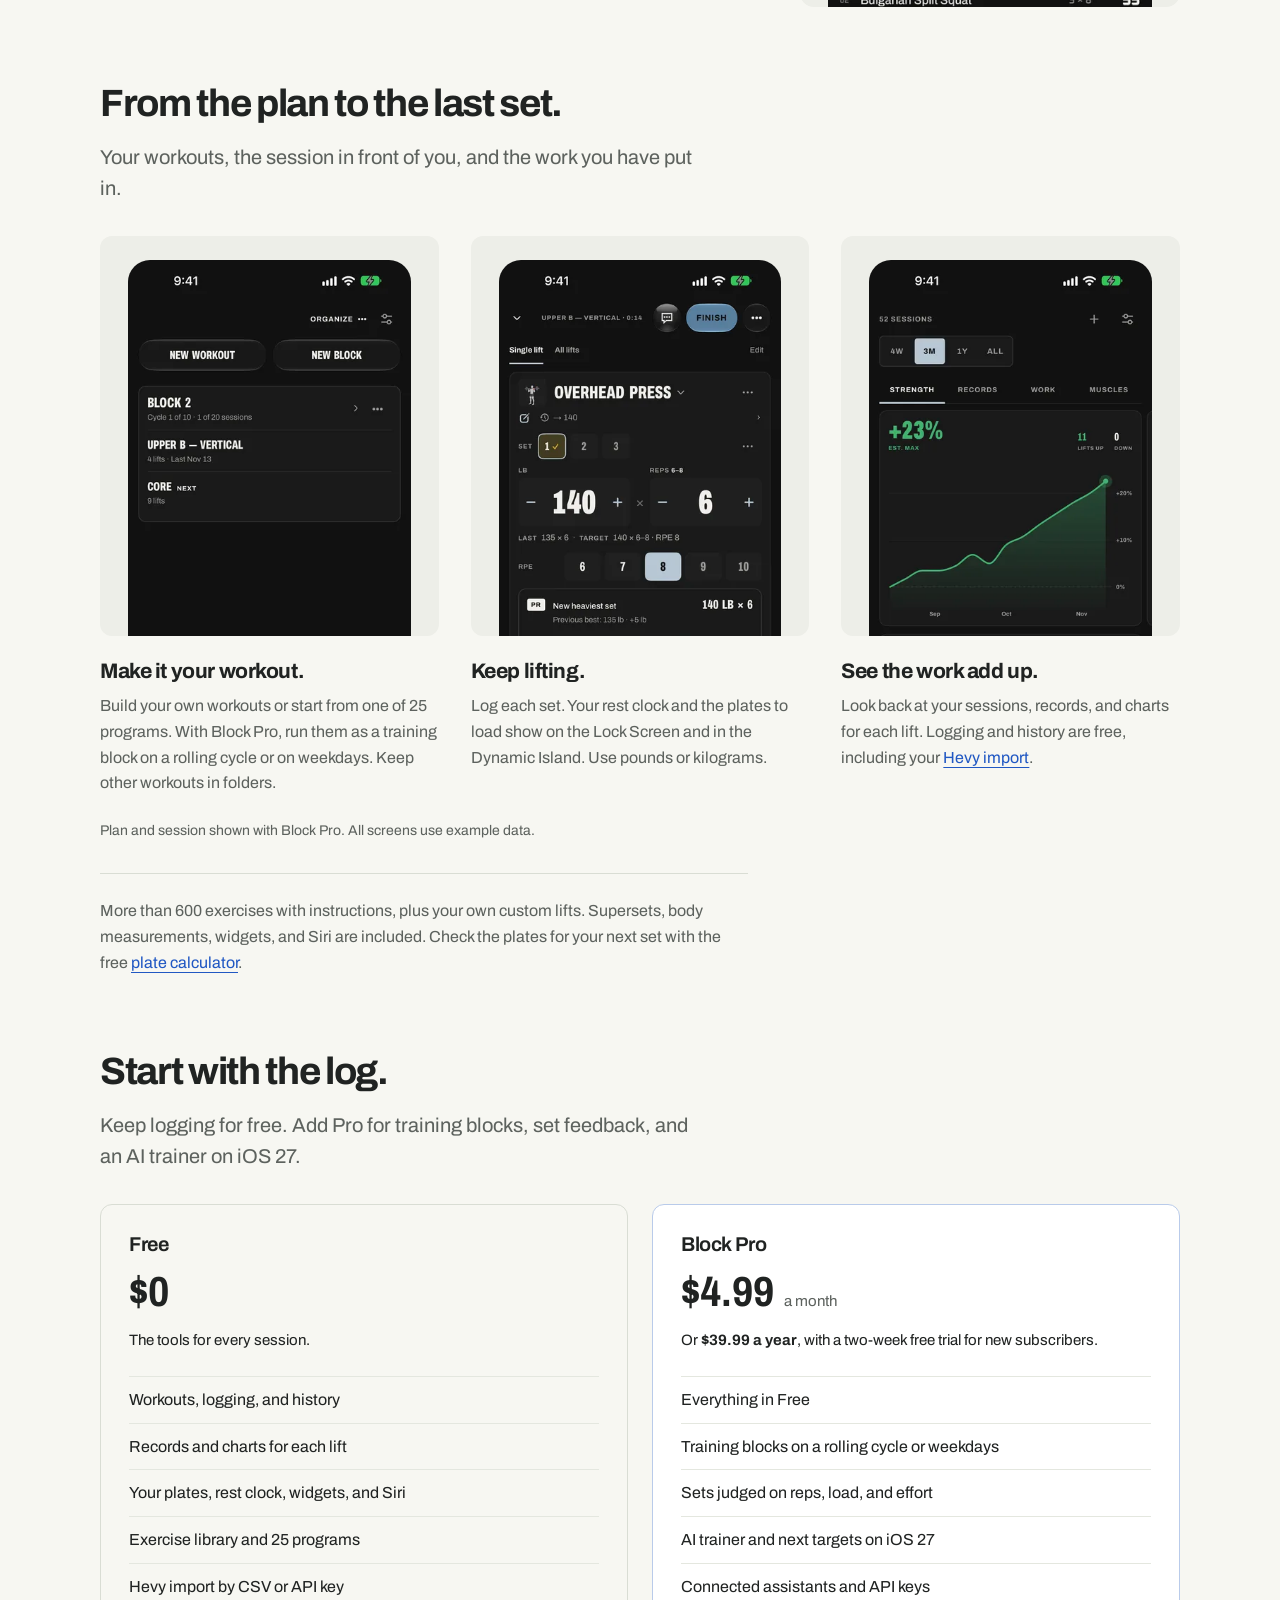
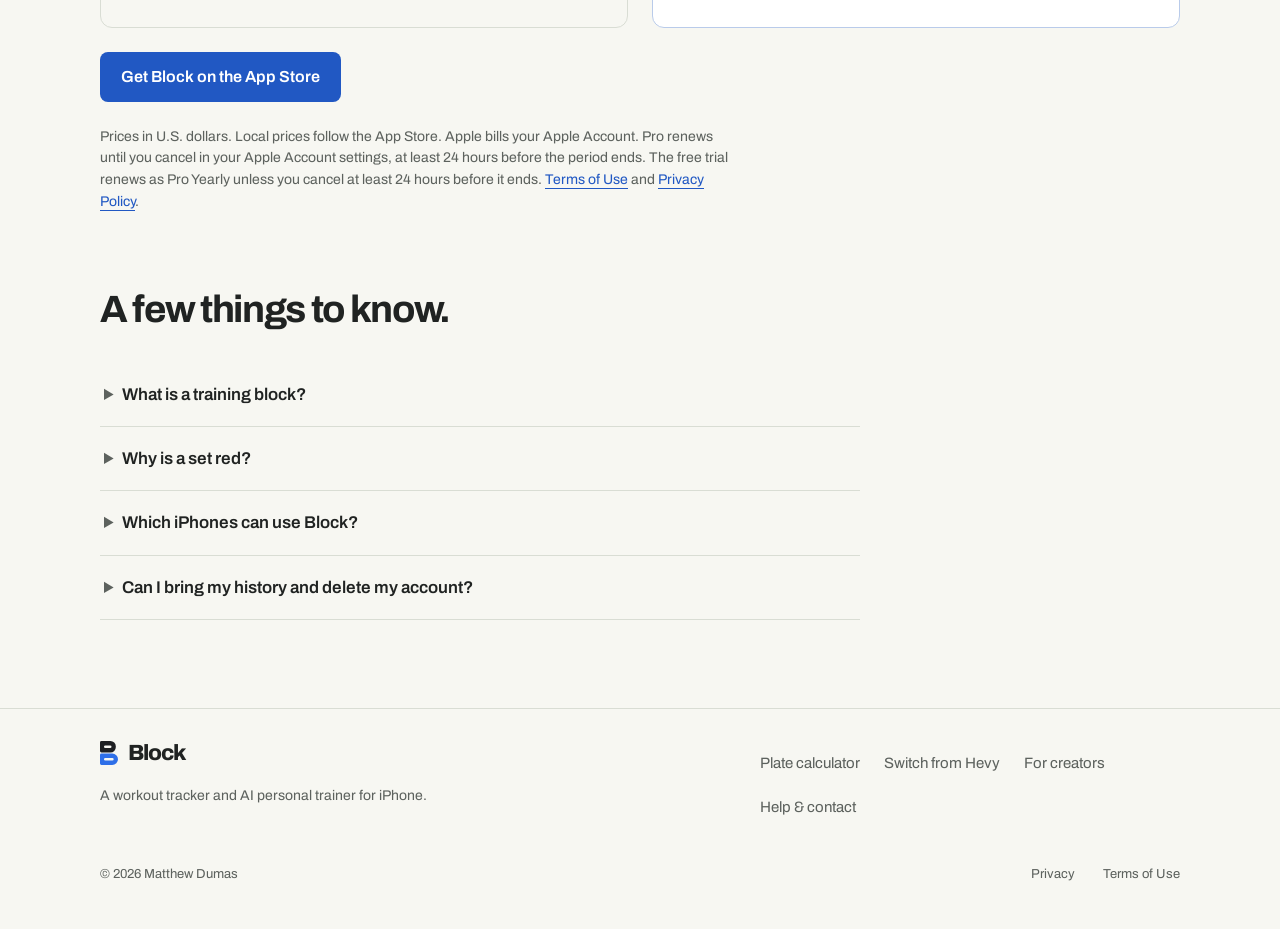
==== commit d5df9be6: "Site at b10131b: Site for 1.0.3 live: 25 programs, 5 days of Pro, and the privacy page of main" ====
--- a/index.html
+++ b/index.html
@@ -74,7 +74,7 @@
     <div class="wrap">
       <header class="sec-head" id="how"><h2 id="h-app">From the plan to the last set.</h2><p class="lead">Your workouts, the session in front of you, and the work you have put in.</p></header>
       <div class="product-strip">
-        <article id="blocks"><figure class="product-shot"><img src="/assets/img/app/plan-400.webp" srcset="/assets/img/app/plan-400.webp 400w, /assets/img/app/plan-800.webp 800w" sizes="(min-width: 768px) 320px, 80vw" width="1320" height="2868" alt="The Plan tab with New workout, New block, and a training block on a rolling cycle. Block Pro is shown." loading="lazy" decoding="async"></figure><h3>Make it your workout.</h3><p>Build your own workouts or start from one of 22 programs. With Block Pro, run them as a training block on a rolling cycle or on weekdays. Keep other workouts in folders.</p></article>
+        <article id="blocks"><figure class="product-shot"><img src="/assets/img/app/plan-400.webp" srcset="/assets/img/app/plan-400.webp 400w, /assets/img/app/plan-800.webp 800w" sizes="(min-width: 768px) 320px, 80vw" width="1320" height="2868" alt="The Plan tab with New workout, New block, and a training block on a rolling cycle. Block Pro is shown." loading="lazy" decoding="async"></figure><h3>Make it your workout.</h3><p>Build your own workouts or start from one of 25 programs. With Block Pro, run them as a training block on a rolling cycle or on weekdays. Keep other workouts in folders.</p></article>
         <article><figure class="product-shot"><img src="/assets/img/app/session-400.webp" srcset="/assets/img/app/session-400.webp 400w, /assets/img/app/session-800.webp 800w" sizes="(min-width: 768px) 320px, 80vw" width="1320" height="2868" alt="An overhead press session: set 1 logged at 140 lb for 6 reps, a new heaviest set, with its target, the RPE and the rest clock. Block Pro is shown." loading="lazy" decoding="async"></figure><h3>Keep lifting.</h3><p>Log each set. Your rest clock and the plates to load show on the Lock Screen and in the Dynamic Island. Use pounds or kilograms.</p></article>
         <article id="switch"><figure class="product-shot"><img src="/assets/img/app/progress-400.webp" srcset="/assets/img/app/progress-400.webp 400w, /assets/img/app/progress-800.webp 800w" sizes="(min-width: 768px) 320px, 80vw" width="1320" height="2868" alt="The Progress tab with the strength chart over three months and the estimated max of each lift, from example training data." loading="lazy" decoding="async"></figure><h3>See the work add up.</h3><p>Look back at your sessions, records, and charts for each lift. Logging and history are free, including your <a href="/switch/">Hevy import</a>.</p></article>
       </div>
@@ -87,7 +87,7 @@
     <div class="wrap">
       <header class="sec-head"><h2 id="h-pro">Start with the log.</h2><p class="lead">Keep logging for free. Add Pro for training blocks, set feedback, and an AI trainer on iOS 27.</p></header>
       <div class="plans">
-        <div class="plan"><h3 class="plan-name">Free</h3><p class="price"><span class="num">$0</span></p><p class="alt">The tools for every session.</p><ul><li>Workouts, logging, and history</li><li>Records and charts for each lift</li><li>Your plates, rest clock, widgets, and Siri</li><li>Exercise library and 22 programs</li><li>Hevy import by CSV or API key</li></ul></div>
+        <div class="plan"><h3 class="plan-name">Free</h3><p class="price"><span class="num">$0</span></p><p class="alt">The tools for every session.</p><ul><li>Workouts, logging, and history</li><li>Records and charts for each lift</li><li>Your plates, rest clock, widgets, and Siri</li><li>Exercise library and 25 programs</li><li>Hevy import by CSV or API key</li></ul></div>
         <div class="plan pro"><h3 class="plan-name">Block Pro</h3><p class="price"><span class="num">$4.99</span><span class="per">a month</span></p><p class="alt">Or <strong>$39.99 a year</strong>, with a two-week free trial for new subscribers.</p><ul><li>Everything in Free</li><li>Training blocks on a rolling cycle or weekdays</li><li>Sets judged on reps, load, and effort</li><li>AI trainer and next targets on iOS 27</li><li>Connected assistants and API keys</li></ul></div>
       </div>
       <div class="cta" data-store="site-home"><a class="btn" href="https://apps.apple.com/app/apple-store/id6819938680?pt=129571361&amp;ct=site-home&amp;mt=8">Get Block on the App Store</a></div>
